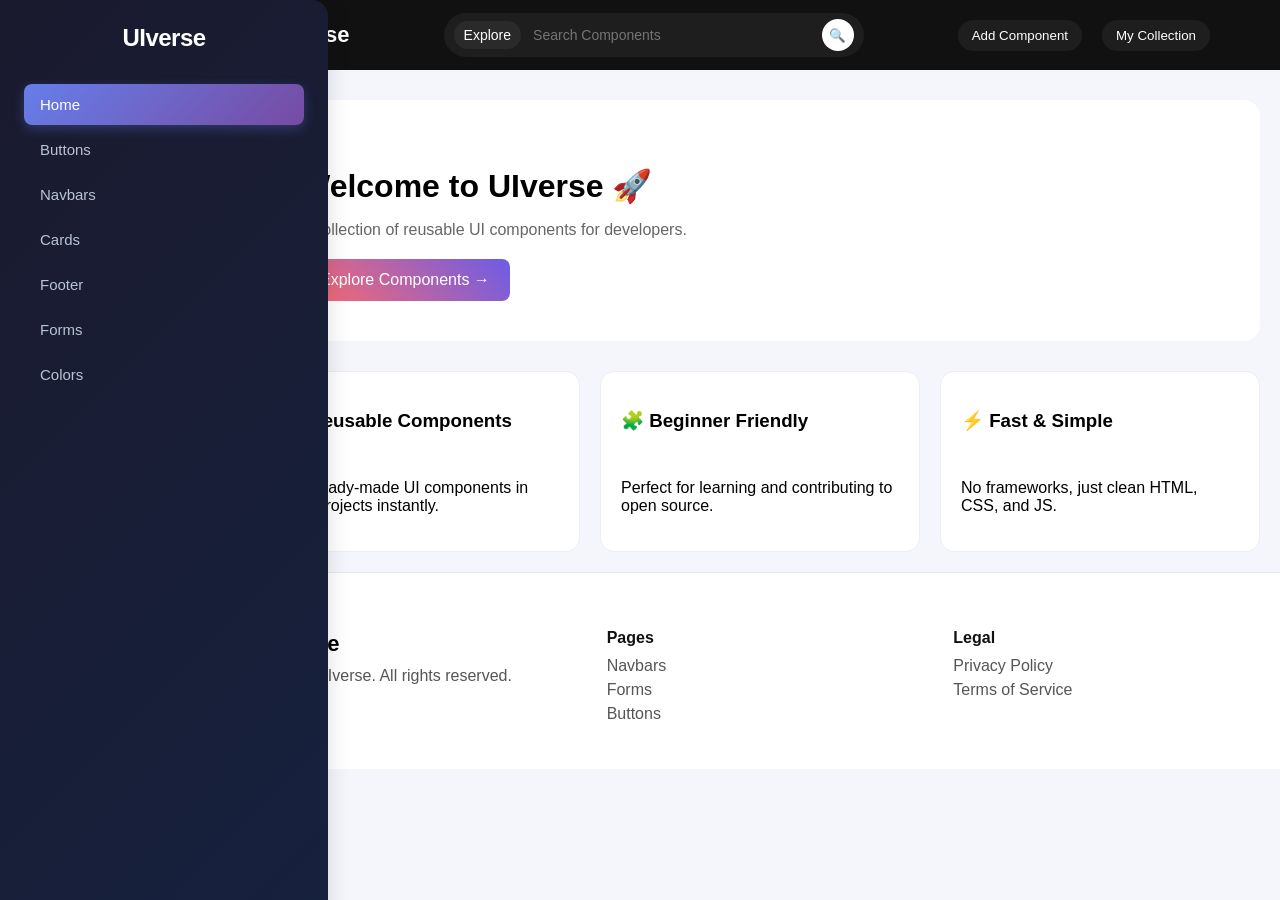
==== index.html @ c751b175 "Merge branch 'main' into main" ====
<!DOCTYPE html>
<html lang="en">
<head>
  <meta charset="UTF-8">
  <meta name="viewport" content="width=device-width, initial-scale=1.0">
  <link rel="icon" type="image/x-icon" href="/Public/favicon.ico" />
  <title>UIverse</title>
  <link rel="stylesheet" href="style.css">
</head>
<body>

  <nav class="navbar">
  <!-- Logo -->
  <div class="logo">Ulverse</div>

  <!-- Center Search Bar -->
  <div class="search-bar">
    <span class="nav-link active">Explore</span>
    <input type="text" id="searchInput" placeholder="Search Components" />
    <button class="search-btn">🔍</button>
  </div>

  <!-- Right Section -->
  <div class="nav-right">
    <button class="nav-btn">Add Component</button>
    <button class="nav-btn">My Collection</button>
    <a href="#"></a>
    <a href="#"></a>
  </div>
</nav>


 

  <!-- Sidebar -->
  <aside class="sidebar">
    <h2>UIverse</h2>
    <ul>
      <li class="active"><a href="index.html">Home</a></li>
      <li><a href="button.html">Buttons</a></li>
      <li><a href="navbar.html">Navbars</a></li>
      <li><a href="cards.html">Cards</a></li>
      <li><a href="footer.html">Footer</a></li>
      <li><a href="form.html">Forms</a></li>
      <li><a href="color.html">Colors</a></li>
    </ul>
  </aside>
  <div class="sidebar-backdrop" onclick="toggleSidebar()"></div>

  <!-- Main -->
   <div class="content">
  <main class="main home">

    <!-- Hero Section -->
    <section class="hero">
      <h1>Welcome to UIverse 🚀</h1>
      <p>A collection of reusable UI components for developers.</p>

      <a href="button.html" class="explore-btn">
        Explore Components →
      </a>
    </section>

    <!-- Features -->
    <section class="features">

  <div class="feature-card component-card">
    <h3>🎨 Reusable Components</h3>
    <p>Use ready-made UI components in your projects instantly.</p>
  </div>

  <div class="feature-card component-card">
    <h3>🧩 Beginner Friendly</h3>
    <p>Perfect for learning and contributing to open source.</p>
  </div>

  <div class="feature-card component-card">
    <h3>⚡ Fast & Simple</h3>
    <p>No frameworks, just clean HTML, CSS, and JS.</p>
  </div>

</section>

</div>
<footer class="footer">
  <div class="footer-container">

    <!-- Brand -->
    <div class="footer-col">
      <h2>UIverse</h2>
      <p>© 2026 UIverse. All rights reserved.</p>
      <div class="socials">
        <span>🌐</span>
        <span>💼</span>
      </div>
    </div>

    <!-- Pages -->
    <div class="footer-col">
      <h3>Pages</h3>
      <p>Navbars</p>
      <p>Forms</p>
      <p>Buttons</p>
    </div>

    <!-- Legal -->
    <div class="footer-col">
      <h3>Legal</h3>
      <p>Privacy Policy</p>
      <p>Terms of Service</p>
    </div>

  </div>
</footer>
<script src="script.js"></script>
</body>
</html>
---- style.css ----
body {
  margin: 0;
  display: flex;
  font-family: Arial, sans-serif;
  background: #f4f6fb;
}

.container {
  display: flex;
}

/* Sidebar */
.sidebar {
  width: 280px;
  height: 100vh;
  background: linear-gradient(135deg, #1a1a2e 0%, #16213e 100%);
  color: white;
  padding: 24px;
  position: fixed;
  top: 0;
  left: 0;
  z-index: 1050;
  box-shadow: 4px 0 20px rgba(0, 0, 0, 0.1);
  transition: transform 0.3s cubic-bezier(0.4, 0, 0.2, 1);
  border-radius: 0 16px 16px 0;
  transform: translateX(0);
}

.sidebar-hidden .sidebar {
  transform: translateX(-100%);
}

.sidebar-hidden .main {
  margin-left: 0;
  padding-top: 80px;
}

.sidebar-hidden .footer {
  margin-left: 0;
}


.sidebar h2 {
  font-size: 24px;
  font-weight: 700;
  margin: 0 0 32px 0;
  color: #ffffff;
  text-align: center;
  letter-spacing: -0.5px;
}

.sidebar ul {
  list-style: none;
  padding: 0;
  margin: 0;
}

.sidebar a {
  display: block;
  padding: 12px 16px;
  color: #b8c5d6;
  text-decoration: none;
  border-radius: 8px;
  margin-bottom: 4px;
  font-size: 15px;
  font-weight: 500;
  transition: all 0.2s ease;
  position: relative;
}

.sidebar a:hover {
  color: #ffffff;
  background: rgba(255, 255, 255, 0.1);
  transform: translateX(4px);
}

.sidebar .active a {
  color: #ffffff;
  background: linear-gradient(135deg, #667eea 0%, #764ba2 100%);
  box-shadow: 0 4px 12px rgba(102, 126, 234, 0.3);
}

.hamburger {
  display: inline-flex;
  position: fixed;
  top: 18px;
  /* Sits inside the sidebar near its top-right — within the 280px content area */
  left: 244px;
  z-index: 1100;
  width: 36px;
  height: 36px;
  border: none;
  border-radius: 8px;
  background: rgba(255, 255, 255, 0.08);
  color: #ffffff;
  font-size: 16px;
  align-items: center;
  justify-content: center;
  cursor: pointer;
  transition: left 0.3s cubic-bezier(0.4, 0, 0.2, 1), background 0.2s ease;
}

.hamburger:hover {
  background: rgba(255, 255, 255, 0.18);
}

/* When sidebar is hidden, slide hamburger to the far-left so user can reopen */
.sidebar-hidden .hamburger {
  left: 16px;
  background: rgba(26, 26, 46, 0.95);
  border: 1px solid rgba(255, 255, 255, 0.2);
  box-shadow: 0 4px 12px rgba(0, 0, 0, 0.15);
  width: 40px;
  height: 40px;
  border-radius: 10px;
}

.sidebar-backdrop {
  display: none;
}

/* Main */
.main {
  flex: 1;
  margin-left: 240px;
  margin-top: 80px;  
  margin-left: 240px; 
  padding: 20px;
  display: grid;
  grid-template-columns: repeat(auto-fit, minmax(280px, 1fr));
  gap: 20px;
}

/* Header */
.page-header {
  grid-column: 1 / -1;
}

.page-header p {
  color: #666;
}

/* Card */
.component-card {
  background: white;
  padding: 20px;
  border-radius: 14px;
  border: 1px solid #eee;
  display: flex;
  flex-direction: column;
  gap: 12px;
  transition: 0.3s;
}

.component-card:hover {
  transform: translateY(-6px);
  box-shadow: 0 15px 35px rgba(0,0,0,0.08);
}

/* Center Button */
.component-card button:first-of-type {
  align-self: center;
}

/* Actions */
.actions {
  display: flex;
  gap: 10px;
}

.actions button {
  flex: 1;
  padding: 8px;
  border: none;
  background: #111;
  color: white;
  border-radius: 6px;
  cursor: pointer;
}

.actions button:hover {
  background: #333;
}

/* Code */
.code-block {
  display: none;
  background: #0d1117;
  color: #c9d1d9;
  padding: 12px;
  border-radius: 10px;
  font-size: 12px;
}

/* Buttons */

/* Gradient */
.gradient-btn {
  padding: 10px 20px;
  border: none;
  color: white;
  background: linear-gradient(45deg, #ff6b6b, #6c5ce7);
  border-radius: 6px;
}

/* Outline */
.outline-btn {
  padding: 10px 20px;
  border: 2px solid #6c5ce7;
  background: transparent;
  color: #6c5ce7;
  border-radius: 6px;
}

/* Neon */
.neon-btn {
  padding: 10px 20px;
  background: #111;
  color: #00f7ff;
  border: 2px solid #00f7ff;
}

/* Glass */
.glass-btn {
  padding: 10px 20px;
  background: rgba(255,255,255,0.2);
  backdrop-filter: blur(10px);
  border-radius: 8px;
}

/* Shadow */
.shadow-btn {
  padding: 10px 20px;
  background: #00b894;
  color: white;
  border: none;
  border-radius: 6px;
  box-shadow: 0 5px 0 #019875;
}

/* Home Layout */
.home {
  display: block;
}

/* Hero Section */
.hero {
  background: white;
  padding: 40px;
  border-radius: 16px;
  margin-bottom: 30px;
}

.hero h1 {
  font-size: 32px;
  margin-bottom: 10px;
}

.hero p {
  color: #666;
  margin-bottom: 20px;
}

/* Explore Button */
.explore-btn {
  display: inline-block;
  padding: 12px 20px;
  background: linear-gradient(45deg, #ff6b6b, #6c5ce7);
  color: white;
  text-decoration: none;
  border-radius: 8px;
  transition: 0.3s;
}

.explore-btn:hover {
  transform: scale(1.05);
}

/* Features Grid */
.features {
  display: grid;
  grid-template-columns: repeat(auto-fit, minmax(220px, 1fr));
  gap: 20px;
}

/* Feature Card */
.feature-card {
  background: white;
  padding: 20px;
  border-radius: 14px;
  border: 1px solid #eee;
  transition: 0.3s;
}

.feature-card:hover {
  transform: translateY(-5px);
  box-shadow: 0 10px 25px rgba(0,0,0,0.08);
}

/* Make page full height */
body {
  display: flex;
  flex-direction: column;
  min-height: 100vh;
}

/* Push footer down */
.container {
  display: flex;
  width: 100%;
  flex: 1;
}

/* Footer */
.footer {
  margin-left: 240px;
  background: #ffffff;
  padding: 40px 20px;
  border-top: 1px solid #e5e7eb;
}

/* Grid layout */
.footer-container {
  display: grid;
  grid-template-columns: repeat(3, 1fr); /* fixed since 3 columns */
  gap: 40px;
}

@media (max-width: 900px) {
  .container {
    display: block;
  }

  .main {
    margin-left: 0;
    padding: 24px 18px 40px;
  }

  /* Reset hamburger to a proper standalone button on mobile */
  .hamburger {
    left: 16px;
    top: 16px;
    width: 42px;
    height: 42px;
    border-radius: 10px;
    background: rgba(26, 26, 46, 0.95);
    border: 1px solid rgba(255, 255, 255, 0.2);
    box-shadow: 0 4px 12px rgba(0, 0, 0, 0.15);
    font-size: 18px;
  }

  .sidebar {
    transform: translateX(-100%);
    width: 300px;
    position: fixed;
    top: 0;
    left: 0;
    height: 100vh;
    z-index: 1050;
    border-radius: 0 20px 20px 0;
    box-shadow: 8px 0 30px rgba(0, 0, 0, 0.15);
  }

  .sidebar-open .sidebar {
    transform: translateX(0);
  }
  .sidebar-open .main {
    margin-left: 0;
    padding-top: 80px;
  }

  .sidebar-backdrop {
    display: block;
    position: fixed;
    inset: 0;
    background: rgba(0, 0, 0, 0.5);
    opacity: 0;
    pointer-events: none;
    transition: opacity 0.3s ease;
    z-index: 1040;
  }

  .sidebar-open .sidebar-backdrop {
    opacity: 1;
    pointer-events: auto;
  }

  .footer {
    margin-left: 0;
    padding: 30px 20px;
  }
}

/* Typography */
.footer-col h2 {
  font-size: 22px;
  margin-bottom: 10px;
}

.footer-col h3 {
  font-size: 16px;
  margin-bottom: 10px;
  color: #111;
}

.footer-col p {
  margin: 6px 0;
  color: #555;
  cursor: pointer;
  transition: 0.2s;
}

.footer-col p:hover {
  color: #000;
  transform: translateX(3px);
}

/* Social icons */
.socials span {
  margin-right: 10px;
  font-size: 18px;
  cursor: pointer;
  transition: 0.2s;
}

.socials span:hover {
  transform: scale(1.2);
}

.main-content {
  margin-top: 80px;
}

/* Navbar Container */
.navbar {
  position: fixed;
  top: 0;
  left: 240px; /* adjust based on sidebar */
  right: 0;
  height: 70px;
  background: #111;
  display: flex;
  align-items: center;
  justify-content: space-between;
  padding: 0 30px;
  z-index: 1000;
}

/* Logo */
.logo {
  color: white;
  font-size: 22px;
  font-weight: bold;
}

/* Search Bar */
.search-bar {
  display: flex;
  align-items: center;
  background: #1e1e1e;
  border-radius: 40px;
  padding: 6px 10px;
  gap: 10px;
  width: 400px;
}

/* Explore Text */
.nav-link {
  color: #bbb;
  font-size: 14px;
  padding: 6px 10px;
  border-radius: 20px;
  cursor: pointer;
}

.nav-link.active {
  background: #2a2a2a;
  color: white;
}

/* Input */
.search-bar input {
  border: none;
  outline: none;
  background: transparent;
  color: white;
  flex: 1;
  font-size: 14px;
}

/* Search Button */
.search-btn {
  background: white;
  border: none;
  border-radius: 50%;
  width: 32px;
  height: 32px;
  cursor: pointer;
}

/* Right Section */
.nav-right {
  display: flex;
  align-items: center;
  gap: 20px;
}

/* Buttons */
.nav-btn {
  background: #1e1e1e;
  color: white;
  border: none;
  padding: 8px 14px;
  border-radius: 20px;
  cursor: pointer;
  transition: 0.3s;
}

.nav-btn:hover {
  background: #2a2a2a;
}

/* Links */
.nav-right a {
  color: #ccc;
  text-decoration: none;
  font-size: 14px;
}

.nav-right a:hover {
  color: white;
}
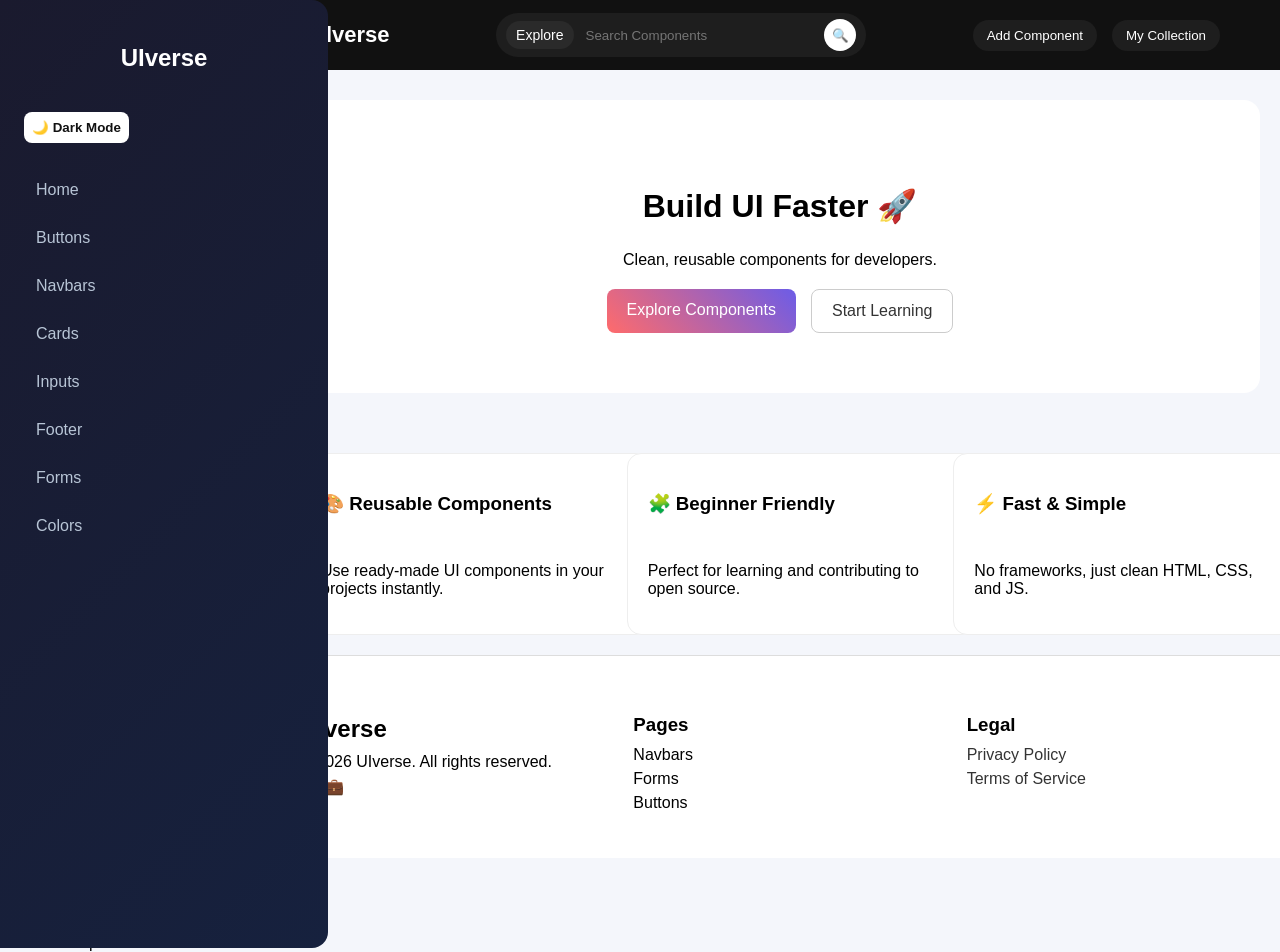
==== commit a4786dae: "home page UIX better and made the dark mode and light mode btn working" ====
--- a/index.html
+++ b/index.html
@@ -16,7 +16,7 @@
   <!-- Center Search Bar -->
   <div class="search-bar">
     <span class="nav-link active">Explore</span>
-    <input type="text" id="searchInput" placeholder="Search Components" />
+    <input type="text" id="searchInput" placeholder="Search Components" onkeydown="handleSearch(event)" />
     <button class="search-btn">🔍</button>
   </div>
 
@@ -35,11 +35,18 @@
   <!-- Sidebar -->
   <aside class="sidebar">
     <h2>UIverse</h2>
+
+    <!-- 🌙 DARK MODE TOGGLE (ADDED) -->
+    <button id="theme-toggle" style="margin:10px 0; padding:8px; cursor:pointer;">
+      🌙 Dark Mode
+    </button>
+
     <ul>
       <li class="active"><a href="index.html">Home</a></li>
       <li><a href="button.html">Buttons</a></li>
       <li><a href="navbar.html">Navbars</a></li>
       <li><a href="cards.html">Cards</a></li>
+      <li><a href="inputs.html">Inputs</a></li>
       <li><a href="footer.html">Footer</a></li>
       <li><a href="form.html">Forms</a></li>
       <li><a href="color.html">Colors</a></li>
@@ -53,28 +60,30 @@
 
     <!-- Hero Section -->
     <section class="hero">
-      <h1>Welcome to UIverse 🚀</h1>
-      <p>A collection of reusable UI components for developers.</p>
+  <h1>Build UI Faster 🚀</h1>
+  <p>Clean, reusable components for developers.</p>
 
-      <a href="button.html" class="explore-btn">
-        Explore Components →
-      </a>
-    </section>
+  <div class="hero-actions">
+    <a href="button.html" class="explore-btn">Explore Components</a>
+    <a href="form.html" class="secondary-btn">Start Learning</a>
+  </div>
+</section>
 
+ 
     <!-- Features -->
     <section class="features">
 
-  <div class="feature-card component-card">
+  <div class="feature-card component-card" data-name="components reusable ui">
     <h3>🎨 Reusable Components</h3>
     <p>Use ready-made UI components in your projects instantly.</p>
   </div>
 
-  <div class="feature-card component-card">
+  <div class="feature-card component-card" data-name="beginner learning">
     <h3>🧩 Beginner Friendly</h3>
     <p>Perfect for learning and contributing to open source.</p>
   </div>
 
-  <div class="feature-card component-card">
+  <div class="feature-card component-card" data-name="fast simple html css js">
     <h3>⚡ Fast & Simple</h3>
     <p>No frameworks, just clean HTML, CSS, and JS.</p>
   </div>
@@ -82,10 +91,11 @@
 </section>
 
 </div>
+
+<!-- Footer -->
 <footer class="footer">
   <div class="footer-container">
 
-    <!-- Brand -->
     <div class="footer-col">
       <h2>UIverse</h2>
       <p>© 2026 UIverse. All rights reserved.</p>
@@ -95,7 +105,6 @@
       </div>
     </div>
 
-    <!-- Pages -->
     <div class="footer-col">
       <h3>Pages</h3>
       <p>Navbars</p>
@@ -103,11 +112,10 @@
       <p>Buttons</p>
     </div>
 
-    <!-- Legal -->
     <div class="footer-col">
       <h3>Legal</h3>
-      <p>Privacy Policy</p>
-      <p>Terms of Service</p>
+      <p id="privacy-policy"><a href="privacypolicy.html">Privacy Policy</a></p>
+      <p id="Terms of Service"><a href="terms.html">Terms of Service</a></p>
     </div>
 
   </div>
@@ -115,3 +123,6 @@
 <script src="script.js"></script>
 </body>
 </html>
+  <h3>Card Title</h3>
+  <p>This is a simple card with hover animation.</p>
+</div>
--- a/style.css
+++ b/style.css
@@ -1,15 +1,24 @@
-body {
+/* RESET */
+html, body {
+  height: 100%;
   margin: 0;
-  display: flex;
   font-family: Arial, sans-serif;
   background: #f4f6fb;
 }
 
+/* LAYOUT */
+body {
+  display: flex;
+  flex-direction: column;
+  min-height: 100vh;
+}
+
 .container {
-  display: flex;
-}
-
-/* Sidebar */
+  display: flex; 
+  flex: 1;
+}
+
+/* ================= SIDEBAR ================= */
 .sidebar {
   width: 280px;
   height: 100vh;
@@ -20,422 +29,39 @@
   top: 0;
   left: 0;
   z-index: 1050;
-  box-shadow: 4px 0 20px rgba(0, 0, 0, 0.1);
-  transition: transform 0.3s cubic-bezier(0.4, 0, 0.2, 1);
   border-radius: 0 16px 16px 0;
-  transform: translateX(0);
-}
-
-.sidebar-hidden .sidebar {
-  transform: translateX(-100%);
-}
-
-.sidebar-hidden .main {
-  margin-left: 0;
-  padding-top: 80px;
-}
-
-.sidebar-hidden .footer {
-  margin-left: 0;
-}
-
+}
 
 .sidebar h2 {
-  font-size: 24px;
-  font-weight: 700;
-  margin: 0 0 32px 0;
-  color: #ffffff;
   text-align: center;
-  letter-spacing: -0.5px;
+  margin-bottom: 30px;
 }
 
 .sidebar ul {
   list-style: none;
   padding: 0;
-  margin: 0;
 }
 
 .sidebar a {
   display: block;
-  padding: 12px 16px;
+  padding: 12px;
   color: #b8c5d6;
   text-decoration: none;
   border-radius: 8px;
-  margin-bottom: 4px;
-  font-size: 15px;
-  font-weight: 500;
-  transition: all 0.2s ease;
-  position: relative;
+  margin-bottom: 6px;
+  transition: 0.3s;
 }
 
 .sidebar a:hover {
-  color: #ffffff;
-  background: rgba(255, 255, 255, 0.1);
-  transform: translateX(4px);
-}
-
-.sidebar .active a {
-  color: #ffffff;
-  background: linear-gradient(135deg, #667eea 0%, #764ba2 100%);
-  box-shadow: 0 4px 12px rgba(102, 126, 234, 0.3);
-}
-
-.hamburger {
-  display: inline-flex;
-  position: fixed;
-  top: 18px;
-  /* Sits inside the sidebar near its top-right — within the 280px content area */
-  left: 244px;
-  z-index: 1100;
-  width: 36px;
-  height: 36px;
-  border: none;
-  border-radius: 8px;
-  background: rgba(255, 255, 255, 0.08);
-  color: #ffffff;
-  font-size: 16px;
-  align-items: center;
-  justify-content: center;
-  cursor: pointer;
-  transition: left 0.3s cubic-bezier(0.4, 0, 0.2, 1), background 0.2s ease;
-}
-
-.hamburger:hover {
-  background: rgba(255, 255, 255, 0.18);
-}
-
-/* When sidebar is hidden, slide hamburger to the far-left so user can reopen */
-.sidebar-hidden .hamburger {
-  left: 16px;
-  background: rgba(26, 26, 46, 0.95);
-  border: 1px solid rgba(255, 255, 255, 0.2);
-  box-shadow: 0 4px 12px rgba(0, 0, 0, 0.15);
-  width: 40px;
-  height: 40px;
-  border-radius: 10px;
-}
-
-.sidebar-backdrop {
-  display: none;
-}
-
-/* Main */
-.main {
-  flex: 1;
-  margin-left: 240px;
-  margin-top: 80px;  
-  margin-left: 240px; 
-  padding: 20px;
-  display: grid;
-  grid-template-columns: repeat(auto-fit, minmax(280px, 1fr));
-  gap: 20px;
-}
-
-/* Header */
-.page-header {
-  grid-column: 1 / -1;
-}
-
-.page-header p {
-  color: #666;
-}
-
-/* Card */
-.component-card {
-  background: white;
-  padding: 20px;
-  border-radius: 14px;
-  border: 1px solid #eee;
-  display: flex;
-  flex-direction: column;
-  gap: 12px;
-  transition: 0.3s;
-}
-
-.component-card:hover {
-  transform: translateY(-6px);
-  box-shadow: 0 15px 35px rgba(0,0,0,0.08);
-}
-
-/* Center Button */
-.component-card button:first-of-type {
-  align-self: center;
-}
-
-/* Actions */
-.actions {
-  display: flex;
-  gap: 10px;
-}
-
-.actions button {
-  flex: 1;
-  padding: 8px;
-  border: none;
-  background: #111;
-  color: white;
-  border-radius: 6px;
-  cursor: pointer;
-}
-
-.actions button:hover {
-  background: #333;
-}
-
-/* Code */
-.code-block {
-  display: none;
-  background: #0d1117;
-  color: #c9d1d9;
-  padding: 12px;
-  border-radius: 10px;
-  font-size: 12px;
-}
-
-/* Buttons */
-
-/* Gradient */
-.gradient-btn {
-  padding: 10px 20px;
-  border: none;
-  color: white;
-  background: linear-gradient(45deg, #ff6b6b, #6c5ce7);
-  border-radius: 6px;
-}
-
-/* Outline */
-.outline-btn {
-  padding: 10px 20px;
-  border: 2px solid #6c5ce7;
-  background: transparent;
-  color: #6c5ce7;
-  border-radius: 6px;
-}
-
-/* Neon */
-.neon-btn {
-  padding: 10px 20px;
-  background: #111;
-  color: #00f7ff;
-  border: 2px solid #00f7ff;
-}
-
-/* Glass */
-.glass-btn {
-  padding: 10px 20px;
-  background: rgba(255,255,255,0.2);
-  backdrop-filter: blur(10px);
-  border-radius: 8px;
-}
-
-/* Shadow */
-.shadow-btn {
-  padding: 10px 20px;
-  background: #00b894;
-  color: white;
-  border: none;
-  border-radius: 6px;
-  box-shadow: 0 5px 0 #019875;
-}
-
-/* Home Layout */
-.home {
-  display: block;
-}
-
-/* Hero Section */
-.hero {
-  background: white;
-  padding: 40px;
-  border-radius: 16px;
-  margin-bottom: 30px;
-}
-
-.hero h1 {
-  font-size: 32px;
-  margin-bottom: 10px;
-}
-
-.hero p {
-  color: #666;
-  margin-bottom: 20px;
-}
-
-/* Explore Button */
-.explore-btn {
-  display: inline-block;
-  padding: 12px 20px;
-  background: linear-gradient(45deg, #ff6b6b, #6c5ce7);
-  color: white;
-  text-decoration: none;
-  border-radius: 8px;
-  transition: 0.3s;
-}
-
-.explore-btn:hover {
-  transform: scale(1.05);
-}
-
-/* Features Grid */
-.features {
-  display: grid;
-  grid-template-columns: repeat(auto-fit, minmax(220px, 1fr));
-  gap: 20px;
-}
-
-/* Feature Card */
-.feature-card {
-  background: white;
-  padding: 20px;
-  border-radius: 14px;
-  border: 1px solid #eee;
-  transition: 0.3s;
-}
-
-.feature-card:hover {
-  transform: translateY(-5px);
-  box-shadow: 0 10px 25px rgba(0,0,0,0.08);
-}
-
-/* Make page full height */
-body {
-  display: flex;
-  flex-direction: column;
-  min-height: 100vh;
-}
-
-/* Push footer down */
-.container {
-  display: flex;
-  width: 100%;
-  flex: 1;
-}
-
-/* Footer */
-.footer {
-  margin-left: 240px;
-  background: #ffffff;
-  padding: 40px 20px;
-  border-top: 1px solid #e5e7eb;
-}
-
-/* Grid layout */
-.footer-container {
-  display: grid;
-  grid-template-columns: repeat(3, 1fr); /* fixed since 3 columns */
-  gap: 40px;
-}
-
-@media (max-width: 900px) {
-  .container {
-    display: block;
-  }
-
-  .main {
-    margin-left: 0;
-    padding: 24px 18px 40px;
-  }
-
-  /* Reset hamburger to a proper standalone button on mobile */
-  .hamburger {
-    left: 16px;
-    top: 16px;
-    width: 42px;
-    height: 42px;
-    border-radius: 10px;
-    background: rgba(26, 26, 46, 0.95);
-    border: 1px solid rgba(255, 255, 255, 0.2);
-    box-shadow: 0 4px 12px rgba(0, 0, 0, 0.15);
-    font-size: 18px;
-  }
-
-  .sidebar {
-    transform: translateX(-100%);
-    width: 300px;
-    position: fixed;
-    top: 0;
-    left: 0;
-    height: 100vh;
-    z-index: 1050;
-    border-radius: 0 20px 20px 0;
-    box-shadow: 8px 0 30px rgba(0, 0, 0, 0.15);
-  }
-
-  .sidebar-open .sidebar {
-    transform: translateX(0);
-  }
-  .sidebar-open .main {
-    margin-left: 0;
-    padding-top: 80px;
-  }
-
-  .sidebar-backdrop {
-    display: block;
-    position: fixed;
-    inset: 0;
-    background: rgba(0, 0, 0, 0.5);
-    opacity: 0;
-    pointer-events: none;
-    transition: opacity 0.3s ease;
-    z-index: 1040;
-  }
-
-  .sidebar-open .sidebar-backdrop {
-    opacity: 1;
-    pointer-events: auto;
-  }
-
-  .footer {
-    margin-left: 0;
-    padding: 30px 20px;
-  }
-}
-
-/* Typography */
-.footer-col h2 {
-  font-size: 22px;
-  margin-bottom: 10px;
-}
-
-.footer-col h3 {
-  font-size: 16px;
-  margin-bottom: 10px;
-  color: #111;
-}
-
-.footer-col p {
-  margin: 6px 0;
-  color: #555;
-  cursor: pointer;
-  transition: 0.2s;
-}
-
-.footer-col p:hover {
-  color: #000;
-  transform: translateX(3px);
-}
-
-/* Social icons */
-.socials span {
-  margin-right: 10px;
-  font-size: 18px;
-  cursor: pointer;
-  transition: 0.2s;
-}
-
-.socials span:hover {
-  transform: scale(1.2);
-}
-
-.main-content {
-  margin-top: 80px;
-}
-
-/* Navbar Container */
+  background: rgba(255,255,255,0.1);
+  color: white;
+}
+
+/* ================= NAVBAR ================= */
 .navbar {
   position: fixed;
   top: 0;
-  left: 240px; /* adjust based on sidebar */
+  left: 280px;
   right: 0;
   height: 70px;
   background: #111;
@@ -446,14 +72,12 @@
   z-index: 1000;
 }
 
-/* Logo */
 .logo {
   color: white;
   font-size: 22px;
   font-weight: bold;
 }
 
-/* Search Bar */
 .search-bar {
   display: flex;
   align-items: center;
@@ -461,16 +85,15 @@
   border-radius: 40px;
   padding: 6px 10px;
   gap: 10px;
-  width: 400px;
-}
-
-/* Explore Text */
+  width: 350px;
+  transition: 0.3s;
+}
+
 .nav-link {
   color: #bbb;
   font-size: 14px;
   padding: 6px 10px;
   border-radius: 20px;
-  cursor: pointer;
 }
 
 .nav-link.active {
@@ -478,17 +101,14 @@
   color: white;
 }
 
-/* Input */
 .search-bar input {
   border: none;
   outline: none;
   background: transparent;
   color: white;
   flex: 1;
-  font-size: 14px;
-}
-
-/* Search Button */
+}
+
 .search-btn {
   background: white;
   border: none;
@@ -498,14 +118,11 @@
   cursor: pointer;
 }
 
-/* Right Section */
 .nav-right {
   display: flex;
-  align-items: center;
-  gap: 20px;
-}
-
-/* Buttons */
+  gap: 15px;
+}
+
 .nav-btn {
   background: #1e1e1e;
   color: white;
@@ -513,20 +130,354 @@
   padding: 8px 14px;
   border-radius: 20px;
   cursor: pointer;
-  transition: 0.3s;
 }
 
 .nav-btn:hover {
   background: #2a2a2a;
 }
 
-/* Links */
-.nav-right a {
-  color: #ccc;
+/* ================= MAIN ================= */
+.main {
+  margin-left: 280px;
+  margin-top: 80px;
+  padding: 20px;
+  ;
+}
+
+/* ================= CARDS ================= */
+.component-card {
+  background: white;
+  padding: 20px;
+  border-radius: 14px;
+  border: 1px solid #eee;
+  display: flex;
+  flex-direction: column;
+  gap: 12px;
+  width: 100%;
+  transition: 0.3s;
+}
+
+.component-card:hover {
+  transform: translateY(-6px);
+  box-shadow: 0 15px 35px rgba(0,0,0,0.08);
+}
+
+/* ================= BUTTONS ================= */
+.actions {
+  display: flex;
+  gap: 10px;
+}
+
+.actions button {
+  flex: 1;
+  padding: 8px;
+  border: none;
+  background: #111;
+  color: white;
+  border-radius: 6px;
+  cursor: pointer;
+}
+
+.actions button:hover {
+  background: #333;
+}
+
+/* ================= HERO ================= */
+.hero {
+  background: white;
+  padding: 40px;
+  border-radius: 16px;
+  margin-bottom: 30px;
+}
+
+/* Buttons */
+ .button-group {
+  display: flex;
+ }
+.hero h1 {
+  font-size: 32px;
+}
+
+.explore-btn {
+  display: inline-block;
+  padding: 12px 20px;
+  background: linear-gradient(45deg, #ff6b6b, #6c5ce7);
+  color: white;
+  border-radius: 8px;
   text-decoration: none;
+}
+
+/* ================= POLICY PAGES ================= */
+.full-page {
+  margin-left: 280px;
+  margin-top: 80px;
+  padding: 20px;
+}
+
+.privacy-wrapper {
+  max-width: 900px;
+  margin: auto;
+  padding: 40px;
+  background: white;
+  border-radius: 12px;
+}
+
+.privacy-wrapper h1 {
+  text-align: center;
+  font-size: 36px;
+}
+
+.privacy-wrapper h2 {
+  text-align: center;
+  margin-top: 20px;
+}
+
+@media (max-width: 770px) {
+  .layout {
+    grid-template-columns: 1fr; 
+  }
+
+  .page-header {
+    justify-content: center;
+  }
+
+  .button-group {
+    flex-direction: column;
+    align-items: center;
+  }
+}
+
+
+/* Home Layout */
+.home {
+  display: flex;
+  flex-direction: column;
+  grid-template-columns: repeat(auto-fit, minmax(280px, 1fr));
+  gap: 30px;
+}
+
+.privacy-wrapper p {
+  text-align: center;
+  color: #444;
+}
+
+/* ================= FOOTER ================= */
+.footer {
+  margin-top: auto;
+  margin-left: 280px;
+  background: #fff;
+  padding: 40px 20px;
+  border-top: 1px solid #ddd;
+}
+
+.footer-container {
+  display: grid;
+  grid-template-columns: repeat(3, 1fr);
+  gap: 40px;
+}
+
+.footer-col h2,
+.footer-col h3 {
+  margin-bottom: 10px;
+}
+
+.footer-col p {
+  margin: 6px 0;
+}
+
+.footer-col a {
+  text-decoration: none;
+  color: #333;
+}
+
+.footer-col a:hover {
+  color: #007bff;
+}
+
+/* ================= MOBILE ================= */
+@media (max-width: 900px) {
+
+  .sidebar {
+    transform: translateX(-100%);
+  }
+
+  .navbar {
+    left: 0;
+  }
+
+  .main,
+  .footer,
+  .full-page {
+    margin-left: 0;
+  }
+
+  .search-bar {
+    width: 200px;
+  }
+
+  .footer-container {
+    grid-template-columns: 1fr;
+  }
+}
+.socials span:hover {
+  transform: scale(1.2);
+}
+.search-wrapper {
+  width: 100%;
+  margin: 20px 0;
+}
+
+.search-wrapper input {
+  width: 100%;
+  padding: 12px 16px;
+  border-radius: 10px;
+  border: 1px solid #ddd;
   font-size: 14px;
-}
-
-.nav-right a:hover {
-  color: white;
-}+  outline: none;
+}
+
+.search-wrapper input:focus {
+  border-color: #6c5ce7;
+  box-shadow: 0 0 0 3px rgba(108, 92, 231, 0.1);
+}
+/* 🌙 DARK MODE (ADDED) */
+
+.dark-mode {
+  background: #0f172a;
+  color: #e5e7eb;
+}
+
+/* Sidebar */
+.dark-mode .sidebar {
+  background: #020617;
+  color: #e5e7eb;
+}
+
+.dark-mode .sidebar a {
+  color: #94a3b8;
+}
+
+.dark-mode .sidebar a:hover,
+.dark-mode .sidebar .active a {
+  background: #1e293b;
+  color: #ffffff;
+}
+
+/* Main Cards */
+.dark-mode .component-card,
+.dark-mode .feature-card,
+.dark-mode .hero {
+  background: #1e293b;
+  border-color: #334155;
+  color: #e5e7eb;
+}
+
+/* Text */
+.dark-mode p {
+  color: #cbd5f5;
+}
+
+/* Buttons */
+.dark-mode .actions button {
+  background: #334155;
+}
+
+.dark-mode .actions button:hover {
+  background: #475569;
+}
+
+/* Code Block */
+.dark-mode .code-block {
+  background: #020617;
+  color: #38bdf8;
+}
+
+/* Footer */
+.dark-mode .footer {
+  background: #020617;
+  border-top: 1px solid #1e293b;
+}
+
+.dark-mode .footer-col p {
+  color: #94a3b8;
+}
+
+.dark-mode .footer-col p:hover {
+  color: #ffffff;
+}
+
+/* Search Bar */
+.dark-mode .search-wrapper input {
+  background: #1e293b;
+  color: #ffffff;
+  border: 1px solid #334155;
+}
+
+/* Toggle Button Styling */
+#theme-toggle {
+  border: none;
+  border-radius: 8px;
+  background: #ffffff;
+  color: #111;
+  font-weight: 600;
+  transition: 0.3s;
+}
+
+.dark-mode #theme-toggle {
+  background: #1e293b;
+  color: #ffffff;
+}
+/* Card Base Style */
+.card {
+  background: #ffffff;
+  border-radius: 12px;
+  padding: 20px;
+  transition: all 0.3s ease;
+  cursor: pointer;
+}
+
+/* Hover Effect */
+.card:hover {
+  transform: scale(1.05);
+  box-shadow: 0 10px 25px rgba(0, 0, 0, 0.15);
+}
+
+/* Optional: Smooth inner content animation */
+.card * {
+  transition: all 0.3s ease;
+}
+.hero {
+  text-align: center;
+  padding: 60px 20px;
+}
+
+.hero-actions {
+  margin-top: 20px;
+  display: flex;
+  gap: 15px;
+  justify-content: center;
+}
+
+.secondary-btn {
+  padding: 12px 20px;
+  border: 1px solid #ccc;
+  border-radius: 8px;
+  text-decoration: none;
+  color: #333;
+}
+.features {
+  display: grid;
+  grid-template-columns: repeat(auto-fit, minmax(250px, 1fr));
+  gap: 20px;
+  width: 100%;
+}
+.search-bar input:focus {
+  background: #2a2a2a;
+}
+.nav-btn:hover {
+  transform: translateY(-2px);
+}
+* {
+  transition: all 0.2s ease-in-out;
+}
+
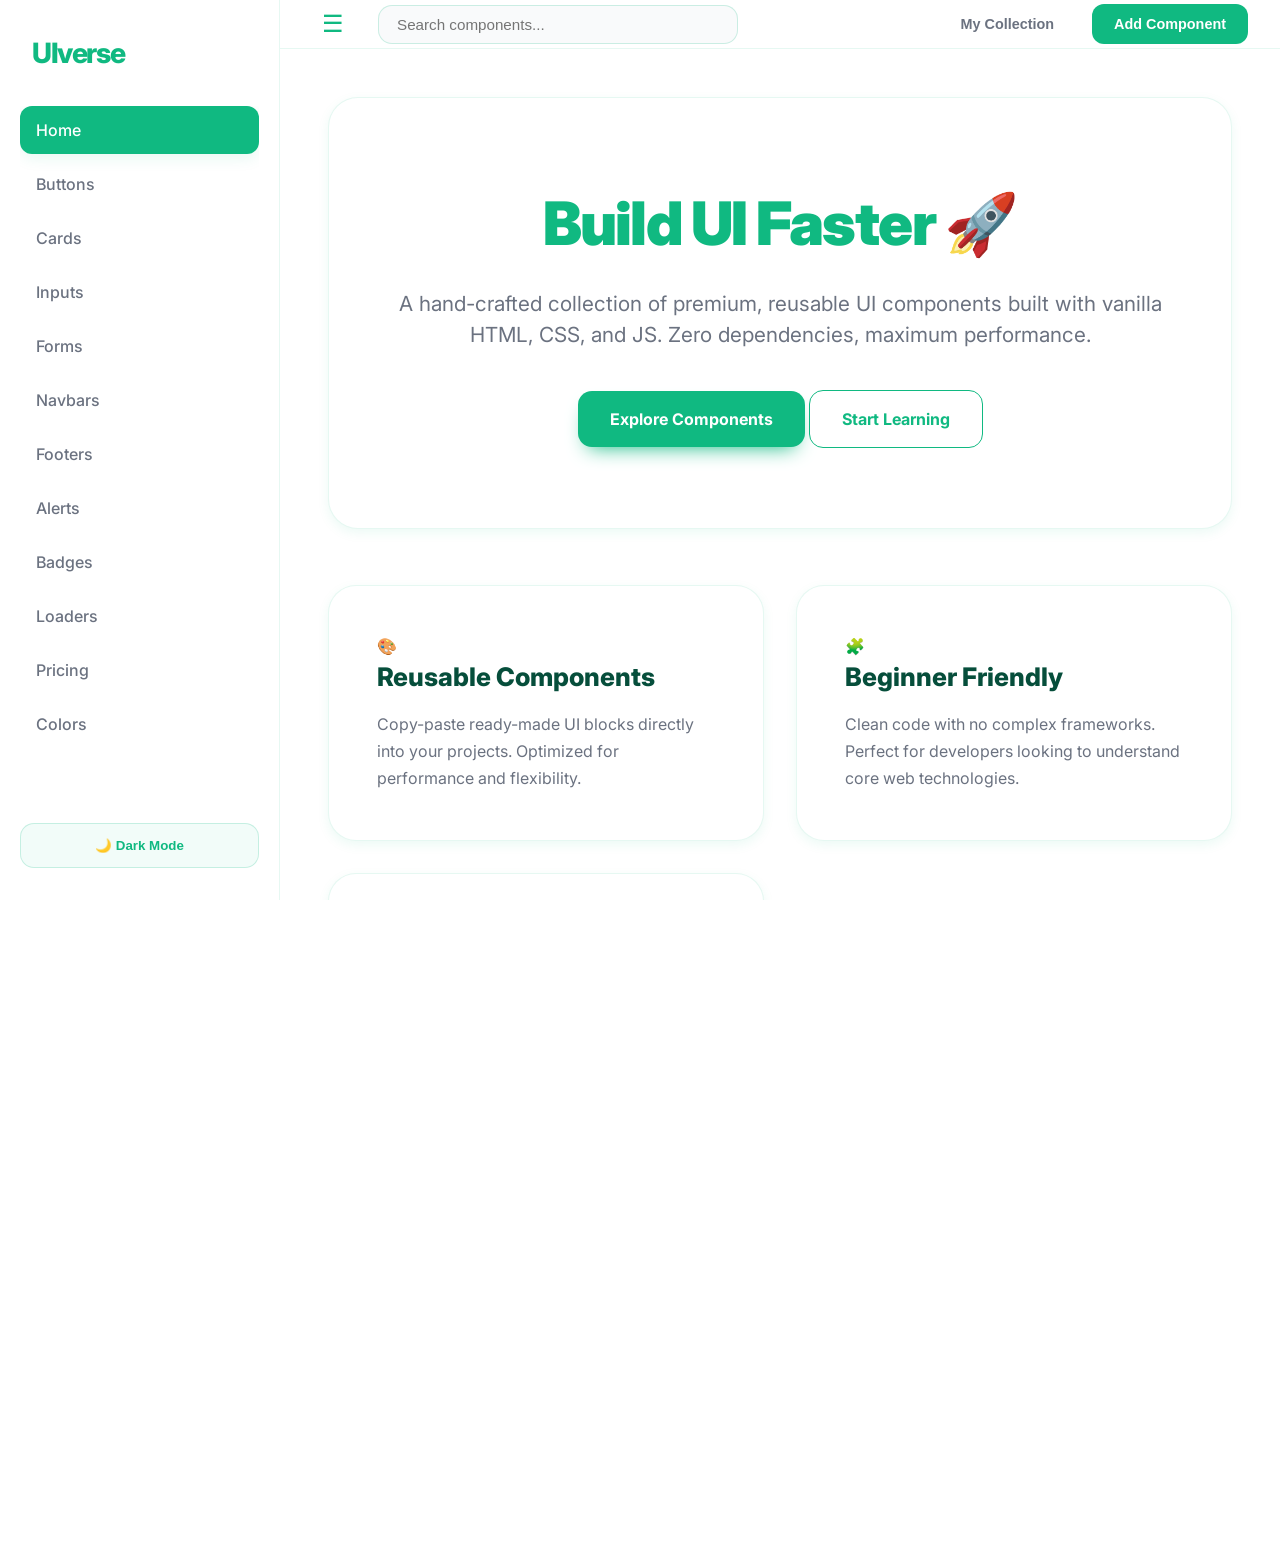
==== commit 072842f9: "Merge pull request #100 from DDurgeshmahajan/feature/ui-enhancement New UI enhancment" ====
--- a/index.html
+++ b/index.html
@@ -4,125 +4,135 @@
   <meta charset="UTF-8">
   <meta name="viewport" content="width=device-width, initial-scale=1.0">
   <link rel="icon" type="image/x-icon" href="/Public/favicon.ico" />
-  <title>UIverse</title>
+  <title>UIverse - Build UI Faster</title>
+  <link rel="preconnect" href="https://fonts.googleapis.com">
+  <link rel="preconnect" href="https://fonts.gstatic.com" crossorigin>
+  <link href="https://fonts.googleapis.com/css2?family=Inter:wght@400;500;600;700;800;900&display=swap" rel="stylesheet">
   <link rel="stylesheet" href="style.css">
 </head>
 <body>
 
-  <nav class="navbar">
-  <!-- Logo -->
-  <div class="logo">Ulverse</div>
+  
+  <aside class="sidebar">
+    <h2>UIverse</h2>
+    <ul>
+      <li><a href="index.html">Home</a></li>
+      <li><a href="button.html">Buttons</a></li>
+      <li><a href="cards.html">Cards</a></li>
+      <li><a href="inputs.html">Inputs</a></li>
+      <li><a href="form.html">Forms</a></li>
+      <li><a href="navbar.html">Navbars</a></li>
+      <li><a href="footer.html">Footers</a></li>
+      <li><a href="alerts.html">Alerts</a></li>
+      <li><a href="badges.html">Badges</a></li>
+      <li><a href="loaders.html">Loaders</a></li>
+      <li><a href="pricing.html">Pricing</a></li>
+      <li><a href="color.html">Colors</a></li>
+    </ul>
+    
+    <button id="theme-toggle">
+       Dark Mode
+    </button>
+  </aside>
 
-  <!-- Center Search Bar -->
-  <div class="search-bar">
-    <span class="nav-link active">Explore</span>
-    <input type="text" id="searchInput" placeholder="Search Components" onkeydown="handleSearch(event)" />
-    <button class="search-btn">🔍</button>
+  <div class="sidebar-backdrop"></div>
+
+  <div class="content-wrapper">
+    
+    <nav class="navbar">
+      <div class="nav-left">
+        <button class="menu-toggle">☰</button>
+        <div class="search-bar">
+          <input type="text" id="searchInput" placeholder="Search components..." />
+        </div>
+      </div>
+
+      <div class="nav-right">
+        <button class="nav-btn ghost">My Collection</button>
+        <button class="nav-btn primary">Add Component</button>
+      </div>
+    </nav>
+
+    
+    <main class="main">
+      
+      <section class="hero">
+        <h1>Build UI Faster 🚀</h1>
+        <p>A hand-crafted collection of premium, reusable UI components built with vanilla HTML, CSS, and JS. Zero dependencies, maximum performance.</p>
+        <div class="hero-actions">
+          <a href="button.html" class="btn btn-primary">Explore Components</a>
+          <a href="form.html" class="btn btn-secondary">Start Learning</a>
+        </div>
+      </section>
+
+      
+      <section class="features">
+        <div class="feature-card" data-name="components reusable ui">
+          <span class="icon">🎨</span>
+          <h3>Reusable Components</h3>
+          <p>Copy-paste ready-made UI blocks directly into your projects. Optimized for performance and flexibility.</p>
+        </div>
+
+        <div class="feature-card" data-name="beginner learning">
+          <span class="icon">🧩</span>
+          <h3>Beginner Friendly</h3>
+          <p>Clean code with no complex frameworks. Perfect for developers looking to understand core web technologies.</p>
+        </div>
+
+        <div class="feature-card" data-name="fast simple html css js">
+          <span class="icon">⚡</span>
+          <h3>Fast & Simple</h3>
+          <p>Zero dependencies. Light-weight components that load instantly and are easy to customize for any brand.</p>
+        </div>
+      </section>
+    </main>
+
+    
+    <footer class="footer">
+      <div class="footer-container">
+        <div class="footer-brand">
+          <h2>UIverse</h2>
+          <p>Making web development effortlessly beautiful with high-quality vanilla UI components.</p>
+        </div>
+        
+        <div class="footer-col">
+          <h4>Components</h4>
+          <ul>
+            <li><a href="button.html">Buttons</a></li>
+            <li><a href="navbar.html">Navbars</a></li>
+            <li><a href="cards.html">Cards</a></li>
+          </ul>
+        </div>
+
+        <div class="footer-col">
+          <h4>Discover</h4>
+          <ul>
+            <li><a href="form.html">Forms</a></li>
+            <li><a href="alerts.html">Alerts</a></li>
+            <li><a href="color.html">Colors</a></li>
+          </ul>
+        </div>
+
+        <div class="footer-col">
+          <h4>Legal</h4>
+          <ul>
+            <li><a href="privacypolicy.html">Privacy Policy</a></li>
+            <li><a href="terms.html">Terms of Service</a></li>
+          </ul>
+        </div>
+      </div>
+
+      <div class="footer-bottom">
+        <p>© 2026 UIverse. All rights reserved.</p>
+        <div class="social-links">
+          <span style="cursor:pointer; margin-left: 15px;">🌐</span>
+          <span style="cursor:pointer; margin-left: 15px;">💼</span>
+          <span style="cursor:pointer; margin-left: 15px;">🐙</span>
+        </div>
+      </div>
+    </footer>
   </div>
 
-  <!-- Right Section -->
-  <div class="nav-right">
-    <button class="nav-btn">Add Component</button>
-    <button class="nav-btn">My Collection</button>
-    <a href="#"></a>
-    <a href="#"></a>
-  </div>
-</nav>
-
-
- 
-
-  <!-- Sidebar -->
-  <aside class="sidebar">
-    <h2>UIverse</h2>
-
-    <!-- 🌙 DARK MODE TOGGLE (ADDED) -->
-    <button id="theme-toggle" style="margin:10px 0; padding:8px; cursor:pointer;">
-      🌙 Dark Mode
-    </button>
-
-    <ul>
-      <li class="active"><a href="index.html">Home</a></li>
-      <li><a href="button.html">Buttons</a></li>
-      <li><a href="navbar.html">Navbars</a></li>
-      <li><a href="cards.html">Cards</a></li>
-      <li><a href="inputs.html">Inputs</a></li>
-      <li><a href="footer.html">Footer</a></li>
-      <li><a href="form.html">Forms</a></li>
-      <li><a href="color.html">Colors</a></li>
-    </ul>
-  </aside>
-  <div class="sidebar-backdrop" onclick="toggleSidebar()"></div>
-
-  <!-- Main -->
-   <div class="content">
-  <main class="main home">
-
-    <!-- Hero Section -->
-    <section class="hero">
-  <h1>Build UI Faster 🚀</h1>
-  <p>Clean, reusable components for developers.</p>
-
-  <div class="hero-actions">
-    <a href="button.html" class="explore-btn">Explore Components</a>
-    <a href="form.html" class="secondary-btn">Start Learning</a>
-  </div>
-</section>
-
- 
-    <!-- Features -->
-    <section class="features">
-
-  <div class="feature-card component-card" data-name="components reusable ui">
-    <h3>🎨 Reusable Components</h3>
-    <p>Use ready-made UI components in your projects instantly.</p>
-  </div>
-
-  <div class="feature-card component-card" data-name="beginner learning">
-    <h3>🧩 Beginner Friendly</h3>
-    <p>Perfect for learning and contributing to open source.</p>
-  </div>
-
-  <div class="feature-card component-card" data-name="fast simple html css js">
-    <h3>⚡ Fast & Simple</h3>
-    <p>No frameworks, just clean HTML, CSS, and JS.</p>
-  </div>
-
-</section>
-
-</div>
-
-<!-- Footer -->
-<footer class="footer">
-  <div class="footer-container">
-
-    <div class="footer-col">
-      <h2>UIverse</h2>
-      <p>© 2026 UIverse. All rights reserved.</p>
-      <div class="socials">
-        <span>🌐</span>
-        <span>💼</span>
-      </div>
-    </div>
-
-    <div class="footer-col">
-      <h3>Pages</h3>
-      <p>Navbars</p>
-      <p>Forms</p>
-      <p>Buttons</p>
-    </div>
-
-    <div class="footer-col">
-      <h3>Legal</h3>
-      <p id="privacy-policy"><a href="privacypolicy.html">Privacy Policy</a></p>
-      <p id="Terms of Service"><a href="terms.html">Terms of Service</a></p>
-    </div>
-
-  </div>
-</footer>
-<script src="script.js"></script>
+  <script src="script.js"></script>
 </body>
 </html>
-  <h3>Card Title</h3>
-  <p>This is a simple card with hover animation.</p>
-</div>
--- a/style.css
+++ b/style.css
@@ -1,483 +1,421 @@
-/* RESET */
+:root {
+  --primary: #10b981; 
+  --primary-glow: rgba(16, 185, 129, 0.1);
+  --secondary: #059669;
+  --bg: #ffffff;
+  --surface: #ffffff;
+  --text: #064e3b;
+  --text-muted: #6b7280;
+  --sidebar-bg: #ffffff;
+  --sidebar-width: 280px;
+  --navbar-height: 72px;
+  --radius: 16px;
+  --transition: all 0.3s cubic-bezier(0.4, 0, 0.2, 1);
+  --shadow-sm: 0 4px 12px rgba(16, 185, 129, 0.08);
+  --shadow-md: 0 12px 24px rgba(16, 185, 129, 0.12);
+}
+
+.dark-mode {
+  --primary: #10b981; 
+  --primary-glow: rgba(16, 185, 129, 0.3);
+  --bg: #000000;      
+  --surface: #0a0a0a;  
+  --text: #ffffff;    
+  --text-muted: #10b981; 
+  --sidebar-bg: #000000;
+  --shadow-sm: 0 0 10px rgba(16, 185, 129, 0.05);
+  --shadow-md: 0 0 20px rgba(16, 185, 129, 0.1);
+}
+
+* {
+  margin: 0;
+  padding: 0;
+  box-sizing: border-box;
+}
+
 html, body {
   height: 100%;
-  margin: 0;
-  font-family: Arial, sans-serif;
-  background: #f4f6fb;
-}
-
-/* LAYOUT */
+  font-family: 'Inter', system-ui, -apple-system, sans-serif;
+  background-color: var(--bg);
+  color: var(--text);
+  overflow-x: hidden;
+  line-height: 1.5;
+  transition: background-color 0.4s ease, color 0.4s ease;
+}
+
 body {
   display: flex;
+}
+
+.sidebar {
+  width: var(--sidebar-width);
+  background: var(--sidebar-bg);
+  color: var(--text);
+  height: 100vh;
+  position: fixed;
+  left: 0;
+  top: 0;
+  z-index: 1100;
+  display: flex;
   flex-direction: column;
-  min-height: 100vh;
-}
-
-.container {
-  display: flex; 
-  flex: 1;
-}
-
-/* ================= SIDEBAR ================= */
-.sidebar {
-  width: 280px;
-  height: 100vh;
-  background: linear-gradient(135deg, #1a1a2e 0%, #16213e 100%);
-  color: white;
-  padding: 24px;
-  position: fixed;
-  top: 0;
-  left: 0;
-  z-index: 1050;
-  border-radius: 0 16px 16px 0;
+  padding: 32px 20px;
+  transition: transform 0.4s ease, background-color 0.4s ease;
+  border-right: 1px solid rgba(16, 185, 129, 0.1);
+}
+
+.dark-mode .sidebar {
+  border-right: 1px solid rgba(16, 185, 129, 0.2);
+  color: #fff;
 }
 
 .sidebar h2 {
-  text-align: center;
-  margin-bottom: 30px;
+  font-size: 1.75rem;
+  font-weight: 800;
+  margin-bottom: 32px;
+  padding: 0 12px;
+  color: var(--primary);
+  letter-spacing: -0.05em;
 }
 
 .sidebar ul {
   list-style: none;
-  padding: 0;
-}
-
-.sidebar a {
-  display: block;
-  padding: 12px;
-  color: #b8c5d6;
+  flex: 1;
+  overflow-y: auto;
+}
+
+.sidebar ul::-webkit-scrollbar { width: 4px; }
+.sidebar ul::-webkit-scrollbar-thumb { background: rgba(16, 185, 129, 0.2); border-radius: 10px; }
+
+.sidebar li a {
+  display: flex;
+  align-items: center;
+  padding: 12px 16px;
+  color: var(--text-muted);
   text-decoration: none;
-  border-radius: 8px;
+  border-radius: 12px;
   margin-bottom: 6px;
-  transition: 0.3s;
-}
-
-.sidebar a:hover {
-  background: rgba(255,255,255,0.1);
-  color: white;
-}
-
-/* ================= NAVBAR ================= */
+  font-weight: 500;
+  transition: var(--transition);
+}
+
+.sidebar li a:hover,
+.sidebar li.active a {
+  background: rgba(16, 185, 129, 0.05);
+  color: var(--primary);
+}
+
+.sidebar li.active a {
+  background: var(--primary);
+  color: #fff;
+  box-shadow: 0 4px 15px var(--primary-glow);
+}
+
+.dark-mode .sidebar li.active a {
+  background: var(--primary);
+  color: #000;
+  font-weight: 700;
+}
+
+#theme-toggle {
+  background: rgba(16, 185, 129, 0.05);
+  border: 1px solid rgba(16, 185, 129, 0.2);
+  color: var(--primary);
+  padding: 14px;
+  border-radius: 14px;
+  cursor: pointer;
+  display: flex;
+  align-items: center;
+  justify-content: center;
+  gap: 12px;
+  font-weight: 600;
+  margin-top: 16px;
+  transition: var(--transition);
+}
+
+.dark-mode #theme-toggle {
+  background: #111;
+  border-color: var(--primary);
+  color: var(--primary);
+}
+
+#theme-toggle:hover {
+  background: rgba(16, 185, 129, 0.1);
+}
+
+.content-wrapper, .container {
+  flex: 1;
+  margin-left: var(--sidebar-width);
+  min-height: 100vh;
+  display: flex;
+  flex-direction: column;
+  transition: margin-left 0.4s ease;
+}
+
+body.sidebar-hidden .sidebar { transform: translateX(-100%); }
+body.sidebar-hidden .content-wrapper,
+body.sidebar-hidden .container { margin-left: 0; }
+
 .navbar {
-  position: fixed;
+  height: var(--navbar-height);
+  background: rgba(255, 255, 255, 0.8);
+  backdrop-filter: blur(12px);
+  -webkit-backdrop-filter: blur(12px);
+  display: flex;
+  align-items: center;
+  justify-content: space-between;
+  padding: 0 32px;
+  position: sticky;
   top: 0;
-  left: 280px;
-  right: 0;
-  height: 70px;
-  background: #111;
-  display: flex;
-  align-items: center;
-  justify-content: space-between;
-  padding: 0 30px;
   z-index: 1000;
-}
-
-.logo {
-  color: white;
-  font-size: 22px;
-  font-weight: bold;
+  border-bottom: 1px solid rgba(16, 185, 129, 0.1);
+}
+
+.dark-mode .navbar {
+  background: rgba(0, 0, 0, 0.8);
+  border-bottom: 1px solid rgba(16, 185, 129, 0.2);
+}
+
+.nav-left {
+  display: flex;
+  align-items: center;
+  gap: 24px;
+}
+
+.menu-toggle {
+  background: none;
+  border: none;
+  font-size: 1.5rem;
+  cursor: pointer;
+  color: var(--primary);
+  display: flex;
+  align-items: center;
+  padding: 10px;
+  border-radius: 10px;
+  transition: var(--transition);
 }
 
 .search-bar {
-  display: flex;
-  align-items: center;
-  background: #1e1e1e;
-  border-radius: 40px;
-  padding: 6px 10px;
-  gap: 10px;
-  width: 350px;
-  transition: 0.3s;
-}
-
-.nav-link {
-  color: #bbb;
-  font-size: 14px;
-  padding: 6px 10px;
-  border-radius: 20px;
-}
-
-.nav-link.active {
-  background: #2a2a2a;
-  color: white;
+  background: #f9fafb;
+  border: 1px solid rgba(16, 185, 129, 0.2);
+  border-radius: 14px;
+  padding: 10px 18px;
+  width: 360px;
+  display: flex;
+  align-items: center;
+  transition: var(--transition);
+}
+
+.dark-mode .search-bar {
+  border-color: rgba(16, 185, 129, 0.3);
+  background: #050505;
+}
+
+.search-bar:focus-within {
+  border-color: var(--primary);
+  box-shadow: 0 0 0 4px var(--primary-glow);
 }
 
 .search-bar input {
+  background: none;
   border: none;
   outline: none;
-  background: transparent;
-  color: white;
+  color: var(--text);
+  width: 100%;
+  font-size: 0.95rem;
+}
+
+.nav-right {
+  display: flex;
+  align-items: center;
+  gap: 16px;
+}
+
+.nav-btn {
+  padding: 12px 22px;
+  border-radius: 12px;
+  font-weight: 700;
+  font-size: 0.9rem;
+  border: none;
+  cursor: pointer;
+  transition: var(--transition);
+}
+
+.nav-btn.ghost {
+  background: none;
+  color: var(--text-muted);
+}
+
+.nav-btn.primary {
+  background: var(--primary);
+  color: #fff;
+}
+
+.dark-mode .nav-btn.primary {
+  background: var(--primary);
+  color: #000;
+}
+
+.main {
+  padding: 48px;
+  max-width: 1500px;
+  margin: 0 auto;
+  width: 100%;
   flex: 1;
 }
 
-.search-btn {
-  background: white;
-  border: none;
-  border-radius: 50%;
-  width: 32px;
-  height: 32px;
-  cursor: pointer;
-}
-
-.nav-right {
-  display: flex;
-  gap: 15px;
-}
-
-.nav-btn {
-  background: #1e1e1e;
-  color: white;
-  border: none;
-  padding: 8px 14px;
-  border-radius: 20px;
-  cursor: pointer;
-}
-
-.nav-btn:hover {
-  background: #2a2a2a;
-}
-
-/* ================= MAIN ================= */
-.main {
-  margin-left: 280px;
-  margin-top: 80px;
-  padding: 20px;
-  ;
-}
-
-/* ================= CARDS ================= */
-.component-card {
-  background: white;
-  padding: 20px;
+.hero {
+  background: var(--surface);
+  border-radius: 30px;
+  padding: 80px 60px;
+  text-align: center;
+  margin-bottom: 56px;
+  box-shadow: var(--shadow-sm);
+  border: 1px solid rgba(16, 185, 129, 0.1);
+  transition: var(--transition);
+}
+
+.hero h1 {
+  font-size: 3.75rem;
+  font-weight: 900;
+  margin-bottom: 20px;
+  letter-spacing: -0.03em;
+  color: var(--primary);
+}
+
+.hero p {
+  font-size: 1.3rem;
+  color: var(--text-muted);
+  max-width: 800px;
+  margin: 0 auto 40px;
+}
+
+.btn {
+  padding: 16px 32px;
   border-radius: 14px;
-  border: 1px solid #eee;
+  font-weight: 700;
+  text-decoration: none;
+  transition: var(--transition);
+  display: inline-block;
+}
+
+.btn-primary {
+  background: var(--primary);
+  color: #fff;
+  box-shadow: 0 10px 20px -10px var(--primary);
+}
+
+.btn-secondary {
+  background: #ffffff;
+  color: var(--primary);
+  border: 1px solid var(--primary);
+}
+
+.features, .feature-grid, .button-group {
+  display: grid;
+  grid-template-columns: repeat(auto-fit, minmax(340px, 1fr));
+  gap: 32px;
+}
+
+.feature-card, .component-card {
+  background: var(--surface);
+  padding: 48px;
+  border-radius: 28px;
+  border: 1px solid rgba(16, 185, 129, 0.1);
+  transition: var(--transition);
+  box-shadow: var(--shadow-sm);
   display: flex;
   flex-direction: column;
-  gap: 12px;
-  width: 100%;
-  transition: 0.3s;
-}
-
-.component-card:hover {
-  transform: translateY(-6px);
-  box-shadow: 0 15px 35px rgba(0,0,0,0.08);
-}
-
-/* ================= BUTTONS ================= */
-.actions {
-  display: flex;
-  gap: 10px;
-}
-
-.actions button {
-  flex: 1;
-  padding: 8px;
-  border: none;
-  background: #111;
-  color: white;
-  border-radius: 6px;
-  cursor: pointer;
-}
-
-.actions button:hover {
-  background: #333;
-}
-
-/* ================= HERO ================= */
-.hero {
-  background: white;
-  padding: 40px;
-  border-radius: 16px;
-  margin-bottom: 30px;
-}
-
-/* Buttons */
- .button-group {
-  display: flex;
- }
-.hero h1 {
-  font-size: 32px;
-}
-
-.explore-btn {
-  display: inline-block;
-  padding: 12px 20px;
-  background: linear-gradient(45deg, #ff6b6b, #6c5ce7);
-  color: white;
-  border-radius: 8px;
+}
+
+.feature-card:hover, .component-card:hover {
+  transform: translateY(-10px);
+  box-shadow: var(--shadow-md);
+  border-color: var(--primary);
+}
+
+.feature-card h3 {
+  font-size: 1.6rem;
+  font-weight: 800;
+  margin-bottom: 14px;
+}
+
+.feature-card p {
+  color: var(--text-muted);
+  line-height: 1.7;
+}
+
+.footer {
+  background: var(--bg);
+  padding: 80px 48px 48px;
+  border-top: 1px solid rgba(16, 185, 129, 0.1);
+  margin-top: auto;
+}
+
+.footer-container {
+  max-width: 1200px;
+  margin: 0 auto;
+  display: grid;
+  grid-template-columns: 2fr 1fr 1fr 1fr;
+  gap: 64px;
+}
+
+.footer-brand h2 {
+  font-size: 1.6rem;
+  font-weight: 900;
+  margin-bottom: 20px;
+  color: var(--primary);
+}
+
+.footer-brand p {
+  color: var(--text-muted);
+}
+
+.footer-col h4 {
+  font-size: 0.9rem;
+  font-weight: 800;
+  text-transform: uppercase;
+  letter-spacing: 0.1em;
+  margin-bottom: 24px;
+  color: var(--primary);
+}
+
+.footer-col ul li a {
+  color: var(--text-muted);
   text-decoration: none;
-}
-
-/* ================= POLICY PAGES ================= */
-.full-page {
-  margin-left: 280px;
-  margin-top: 80px;
-  padding: 20px;
-}
-
-.privacy-wrapper {
-  max-width: 900px;
-  margin: auto;
-  padding: 40px;
-  background: white;
-  border-radius: 12px;
-}
-
-.privacy-wrapper h1 {
-  text-align: center;
-  font-size: 36px;
-}
-
-.privacy-wrapper h2 {
-  text-align: center;
-  margin-top: 20px;
-}
-
-@media (max-width: 770px) {
-  .layout {
-    grid-template-columns: 1fr; 
+  transition: var(--transition);
+}
+
+.footer-col ul li a:hover {
+  color: var(--primary);
+  padding-left: 6px;
+}
+
+.footer-bottom {
+  max-width: 1200px;
+  margin: 64px auto 0;
+  padding-top: 32px;
+  border-top: 1px solid rgba(16, 185, 129, 0.1);
+  display: flex;
+  justify-content: space-between;
+  align-items: center;
+  color: var(--text-muted);
+}
+
+@media (max-width: 1024px) {
+  .sidebar { transform: translateX(-100%); }
+  body.sidebar-open .sidebar { transform: translateX(0); }
+  .content-wrapper, .container { margin-left: 0 !important; }
+  
+  .sidebar-backdrop {
+    display: none;
+    position: fixed;
+    inset: 0;
+    background: rgba(0,0,0,0.6);
+    z-index: 1050;
+    backdrop-filter: blur(8px);
   }
 
-  .page-header {
-    justify-content: center;
-  }
-
-  .button-group {
-    flex-direction: column;
-    align-items: center;
-  }
-}
-
-
-/* Home Layout */
-.home {
-  display: flex;
-  flex-direction: column;
-  grid-template-columns: repeat(auto-fit, minmax(280px, 1fr));
-  gap: 30px;
-}
-
-.privacy-wrapper p {
-  text-align: center;
-  color: #444;
-}
-
-/* ================= FOOTER ================= */
-.footer {
-  margin-top: auto;
-  margin-left: 280px;
-  background: #fff;
-  padding: 40px 20px;
-  border-top: 1px solid #ddd;
-}
-
-.footer-container {
-  display: grid;
-  grid-template-columns: repeat(3, 1fr);
-  gap: 40px;
-}
-
-.footer-col h2,
-.footer-col h3 {
-  margin-bottom: 10px;
-}
-
-.footer-col p {
-  margin: 6px 0;
-}
-
-.footer-col a {
-  text-decoration: none;
-  color: #333;
-}
-
-.footer-col a:hover {
-  color: #007bff;
-}
-
-/* ================= MOBILE ================= */
-@media (max-width: 900px) {
-
-  .sidebar {
-    transform: translateX(-100%);
-  }
-
-  .navbar {
-    left: 0;
-  }
-
-  .main,
-  .footer,
-  .full-page {
-    margin-left: 0;
-  }
-
-  .search-bar {
-    width: 200px;
-  }
-
-  .footer-container {
-    grid-template-columns: 1fr;
-  }
-}
-.socials span:hover {
-  transform: scale(1.2);
-}
-.search-wrapper {
-  width: 100%;
-  margin: 20px 0;
-}
-
-.search-wrapper input {
-  width: 100%;
-  padding: 12px 16px;
-  border-radius: 10px;
-  border: 1px solid #ddd;
-  font-size: 14px;
-  outline: none;
-}
-
-.search-wrapper input:focus {
-  border-color: #6c5ce7;
-  box-shadow: 0 0 0 3px rgba(108, 92, 231, 0.1);
-}
-/* 🌙 DARK MODE (ADDED) */
-
-.dark-mode {
-  background: #0f172a;
-  color: #e5e7eb;
-}
-
-/* Sidebar */
-.dark-mode .sidebar {
-  background: #020617;
-  color: #e5e7eb;
-}
-
-.dark-mode .sidebar a {
-  color: #94a3b8;
-}
-
-.dark-mode .sidebar a:hover,
-.dark-mode .sidebar .active a {
-  background: #1e293b;
-  color: #ffffff;
-}
-
-/* Main Cards */
-.dark-mode .component-card,
-.dark-mode .feature-card,
-.dark-mode .hero {
-  background: #1e293b;
-  border-color: #334155;
-  color: #e5e7eb;
-}
-
-/* Text */
-.dark-mode p {
-  color: #cbd5f5;
-}
-
-/* Buttons */
-.dark-mode .actions button {
-  background: #334155;
-}
-
-.dark-mode .actions button:hover {
-  background: #475569;
-}
-
-/* Code Block */
-.dark-mode .code-block {
-  background: #020617;
-  color: #38bdf8;
-}
-
-/* Footer */
-.dark-mode .footer {
-  background: #020617;
-  border-top: 1px solid #1e293b;
-}
-
-.dark-mode .footer-col p {
-  color: #94a3b8;
-}
-
-.dark-mode .footer-col p:hover {
-  color: #ffffff;
-}
-
-/* Search Bar */
-.dark-mode .search-wrapper input {
-  background: #1e293b;
-  color: #ffffff;
-  border: 1px solid #334155;
-}
-
-/* Toggle Button Styling */
-#theme-toggle {
-  border: none;
-  border-radius: 8px;
-  background: #ffffff;
-  color: #111;
-  font-weight: 600;
-  transition: 0.3s;
-}
-
-.dark-mode #theme-toggle {
-  background: #1e293b;
-  color: #ffffff;
-}
-/* Card Base Style */
-.card {
-  background: #ffffff;
-  border-radius: 12px;
-  padding: 20px;
-  transition: all 0.3s ease;
-  cursor: pointer;
-}
-
-/* Hover Effect */
-.card:hover {
-  transform: scale(1.05);
-  box-shadow: 0 10px 25px rgba(0, 0, 0, 0.15);
-}
-
-/* Optional: Smooth inner content animation */
-.card * {
-  transition: all 0.3s ease;
-}
-.hero {
-  text-align: center;
-  padding: 60px 20px;
-}
-
-.hero-actions {
-  margin-top: 20px;
-  display: flex;
-  gap: 15px;
-  justify-content: center;
-}
-
-.secondary-btn {
-  padding: 12px 20px;
-  border: 1px solid #ccc;
-  border-radius: 8px;
-  text-decoration: none;
-  color: #333;
-}
-.features {
-  display: grid;
-  grid-template-columns: repeat(auto-fit, minmax(250px, 1fr));
-  gap: 20px;
-  width: 100%;
-}
-.search-bar input:focus {
-  background: #2a2a2a;
-}
-.nav-btn:hover {
-  transform: translateY(-2px);
-}
-* {
-  transition: all 0.2s ease-in-out;
-}
-
+  body.sidebar-open .sidebar-backdrop { display: block; }
+  .navbar { padding: 0 20px; }
+  .search-bar { width: 100%; }
+}
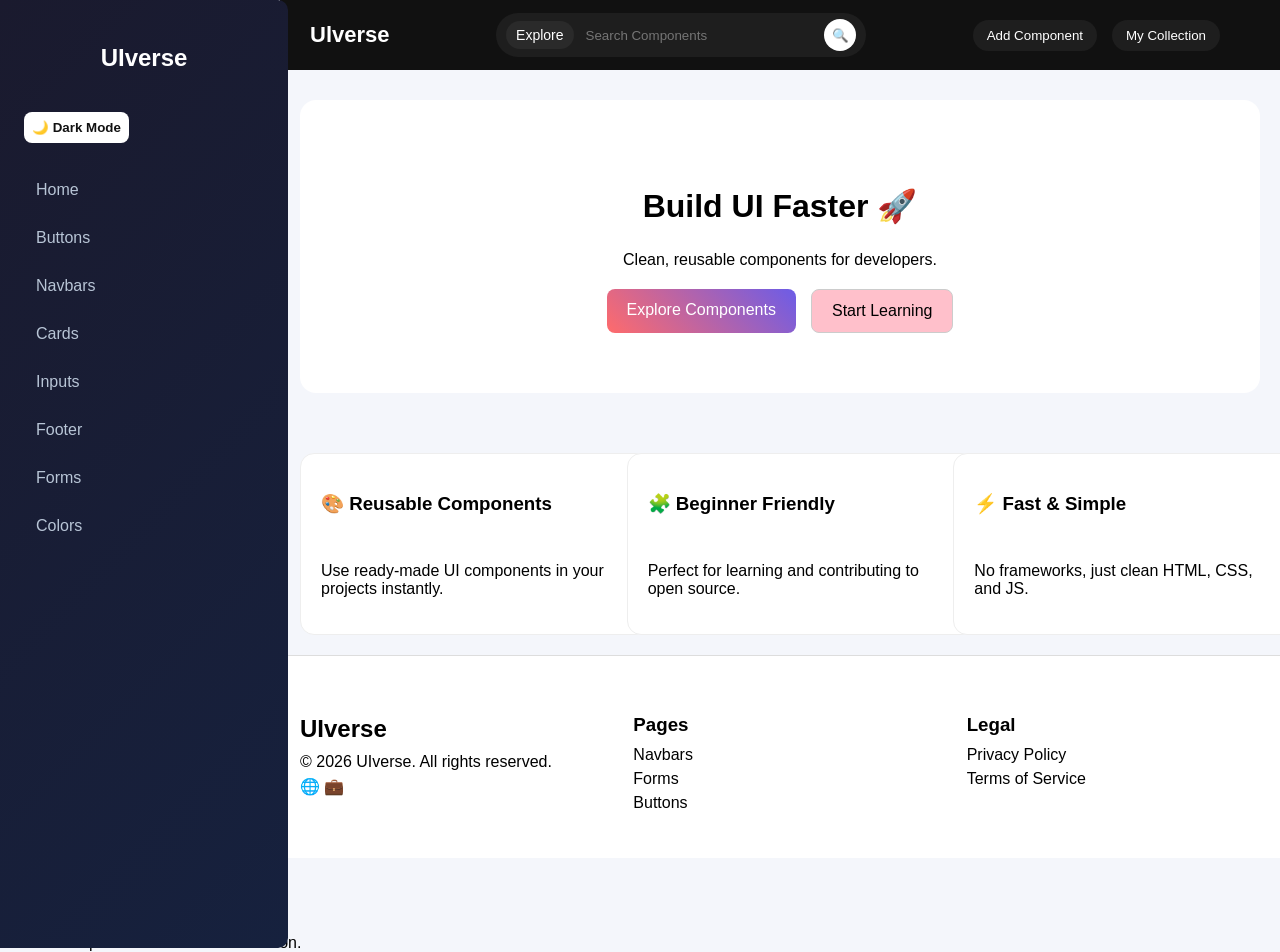
==== commit edf5ed17: "Merge pull request #102 from Tushar-sonawane06/revert-100-feature/ui-enhancement Revert "New UI enha" ====
--- a/index.html
+++ b/index.html
@@ -4,135 +4,125 @@
   <meta charset="UTF-8">
   <meta name="viewport" content="width=device-width, initial-scale=1.0">
   <link rel="icon" type="image/x-icon" href="/Public/favicon.ico" />
-  <title>UIverse - Build UI Faster</title>
-  <link rel="preconnect" href="https://fonts.googleapis.com">
-  <link rel="preconnect" href="https://fonts.gstatic.com" crossorigin>
-  <link href="https://fonts.googleapis.com/css2?family=Inter:wght@400;500;600;700;800;900&display=swap" rel="stylesheet">
+  <title>UIverse</title>
   <link rel="stylesheet" href="style.css">
 </head>
 <body>
 
-  
+  <nav class="navbar">
+  <!-- Logo -->
+  <div class="logo">Ulverse</div>
+
+  <!-- Center Search Bar -->
+  <div class="search-bar">
+    <span class="nav-link active">Explore</span>
+    <input type="text" id="searchInput" placeholder="Search Components" onkeydown="handleSearch(event)" />
+    <button class="search-btn">🔍</button>
+  </div>
+
+  <!-- Right Section -->
+  <div class="nav-right">
+    <button class="nav-btn">Add Component</button>
+    <button class="nav-btn">My Collection</button>
+    <a href="#"></a>
+    <a href="#"></a>
+  </div>
+</nav>
+
+
+ 
+
+  <!-- Sidebar -->
   <aside class="sidebar">
     <h2>UIverse</h2>
+
+    <!-- 🌙 DARK MODE TOGGLE (ADDED) -->
+    <button id="theme-toggle" style="margin:10px 0; padding:8px; cursor:pointer;">
+      🌙 Dark Mode
+    </button>
+
     <ul>
-      <li><a href="index.html">Home</a></li>
+      <li class="active"><a href="index.html">Home</a></li>
       <li><a href="button.html">Buttons</a></li>
+      <li><a href="navbar.html">Navbars</a></li>
       <li><a href="cards.html">Cards</a></li>
       <li><a href="inputs.html">Inputs</a></li>
+      <li><a href="footer.html">Footer</a></li>
       <li><a href="form.html">Forms</a></li>
-      <li><a href="navbar.html">Navbars</a></li>
-      <li><a href="footer.html">Footers</a></li>
-      <li><a href="alerts.html">Alerts</a></li>
-      <li><a href="badges.html">Badges</a></li>
-      <li><a href="loaders.html">Loaders</a></li>
-      <li><a href="pricing.html">Pricing</a></li>
       <li><a href="color.html">Colors</a></li>
     </ul>
-    
-    <button id="theme-toggle">
-       Dark Mode
-    </button>
   </aside>
+  <div class="sidebar-backdrop" onclick="toggleSidebar()"></div>
 
-  <div class="sidebar-backdrop"></div>
+  <!-- Main -->
+   <div class="content">
+  <main class="main home">
 
-  <div class="content-wrapper">
-    
-    <nav class="navbar">
-      <div class="nav-left">
-        <button class="menu-toggle">☰</button>
-        <div class="search-bar">
-          <input type="text" id="searchInput" placeholder="Search components..." />
-        </div>
-      </div>
+    <!-- Hero Section -->
+    <section class="hero">
+  <h1>Build UI Faster 🚀</h1>
+  <p>Clean, reusable components for developers.</p>
 
-      <div class="nav-right">
-        <button class="nav-btn ghost">My Collection</button>
-        <button class="nav-btn primary">Add Component</button>
-      </div>
-    </nav>
+  <div class="hero-actions">
+    <a href="button.html" class="explore-btn">Explore Components</a>
+    <a href="form.html" class="secondary-btn">Start Learning</a>
+  </div>
+</section>
 
-    
-    <main class="main">
-      
-      <section class="hero">
-        <h1>Build UI Faster 🚀</h1>
-        <p>A hand-crafted collection of premium, reusable UI components built with vanilla HTML, CSS, and JS. Zero dependencies, maximum performance.</p>
-        <div class="hero-actions">
-          <a href="button.html" class="btn btn-primary">Explore Components</a>
-          <a href="form.html" class="btn btn-secondary">Start Learning</a>
-        </div>
-      </section>
+ 
+    <!-- Features -->
+    <section class="features">
 
-      
-      <section class="features">
-        <div class="feature-card" data-name="components reusable ui">
-          <span class="icon">🎨</span>
-          <h3>Reusable Components</h3>
-          <p>Copy-paste ready-made UI blocks directly into your projects. Optimized for performance and flexibility.</p>
-        </div>
-
-        <div class="feature-card" data-name="beginner learning">
-          <span class="icon">🧩</span>
-          <h3>Beginner Friendly</h3>
-          <p>Clean code with no complex frameworks. Perfect for developers looking to understand core web technologies.</p>
-        </div>
-
-        <div class="feature-card" data-name="fast simple html css js">
-          <span class="icon">⚡</span>
-          <h3>Fast & Simple</h3>
-          <p>Zero dependencies. Light-weight components that load instantly and are easy to customize for any brand.</p>
-        </div>
-      </section>
-    </main>
-
-    
-    <footer class="footer">
-      <div class="footer-container">
-        <div class="footer-brand">
-          <h2>UIverse</h2>
-          <p>Making web development effortlessly beautiful with high-quality vanilla UI components.</p>
-        </div>
-        
-        <div class="footer-col">
-          <h4>Components</h4>
-          <ul>
-            <li><a href="button.html">Buttons</a></li>
-            <li><a href="navbar.html">Navbars</a></li>
-            <li><a href="cards.html">Cards</a></li>
-          </ul>
-        </div>
-
-        <div class="footer-col">
-          <h4>Discover</h4>
-          <ul>
-            <li><a href="form.html">Forms</a></li>
-            <li><a href="alerts.html">Alerts</a></li>
-            <li><a href="color.html">Colors</a></li>
-          </ul>
-        </div>
-
-        <div class="footer-col">
-          <h4>Legal</h4>
-          <ul>
-            <li><a href="privacypolicy.html">Privacy Policy</a></li>
-            <li><a href="terms.html">Terms of Service</a></li>
-          </ul>
-        </div>
-      </div>
-
-      <div class="footer-bottom">
-        <p>© 2026 UIverse. All rights reserved.</p>
-        <div class="social-links">
-          <span style="cursor:pointer; margin-left: 15px;">🌐</span>
-          <span style="cursor:pointer; margin-left: 15px;">💼</span>
-          <span style="cursor:pointer; margin-left: 15px;">🐙</span>
-        </div>
-      </div>
-    </footer>
+  <div class="feature-card component-card" data-name="components reusable ui">
+    <h3>🎨 Reusable Components</h3>
+    <p>Use ready-made UI components in your projects instantly.</p>
   </div>
 
-  <script src="script.js"></script>
+  <div class="feature-card component-card" data-name="beginner learning">
+    <h3>🧩 Beginner Friendly</h3>
+    <p>Perfect for learning and contributing to open source.</p>
+  </div>
+
+  <div class="feature-card component-card" data-name="fast simple html css js">
+    <h3>⚡ Fast & Simple</h3>
+    <p>No frameworks, just clean HTML, CSS, and JS.</p>
+  </div>
+
+</section>
+
+</div>
+
+<!-- Footer -->
+<footer class="footer">
+  <div class="footer-container">
+
+    <div class="footer-col">
+      <h2>UIverse</h2>
+      <p>© 2026 UIverse. All rights reserved.</p>
+      <div class="socials">
+        <span>🌐</span>
+        <span>💼</span>
+      </div>
+    </div>
+
+    <div class="footer-col">
+      <h3>Pages</h3>
+      <p>Navbars</p>
+      <p>Forms</p>
+      <p>Buttons</p>
+    </div>
+
+    <div class="footer-col">
+      <h3>Legal</h3>
+      <p id="privacy-policy"><a href="privacypolicy.html">Privacy Policy</a></p>
+      <p id="Terms of Service"><a href="terms.html">Terms of Service</a></p>
+    </div>
+
+  </div>
+</footer>
+<script src="script.js"></script>
 </body>
 </html>
+  <h3>Card Title</h3>
+  <p>This is a simple card with hover animation.</p>
+</div>
--- a/style.css
+++ b/style.css
@@ -1,421 +1,594 @@
-:root {
-  --primary: #10b981; 
-  --primary-glow: rgba(16, 185, 129, 0.1);
-  --secondary: #059669;
-  --bg: #ffffff;
-  --surface: #ffffff;
-  --text: #064e3b;
-  --text-muted: #6b7280;
-  --sidebar-bg: #ffffff;
-  --sidebar-width: 280px;
-  --navbar-height: 72px;
-  --radius: 16px;
-  --transition: all 0.3s cubic-bezier(0.4, 0, 0.2, 1);
-  --shadow-sm: 0 4px 12px rgba(16, 185, 129, 0.08);
-  --shadow-md: 0 12px 24px rgba(16, 185, 129, 0.12);
-}
-
-.dark-mode {
-  --primary: #10b981; 
-  --primary-glow: rgba(16, 185, 129, 0.3);
-  --bg: #000000;      
-  --surface: #0a0a0a;  
-  --text: #ffffff;    
-  --text-muted: #10b981; 
-  --sidebar-bg: #000000;
-  --shadow-sm: 0 0 10px rgba(16, 185, 129, 0.05);
-  --shadow-md: 0 0 20px rgba(16, 185, 129, 0.1);
-}
-
-* {
-  margin: 0;
-  padding: 0;
-  box-sizing: border-box;
-}
-
+/* RESET */
 html, body {
   height: 100%;
-  font-family: 'Inter', system-ui, -apple-system, sans-serif;
-  background-color: var(--bg);
-  color: var(--text);
-  overflow-x: hidden;
-  line-height: 1.5;
-  transition: background-color 0.4s ease, color 0.4s ease;
-}
-
+  margin: 0;
+  font-family: Arial, sans-serif;
+  background: #f4f6fb;
+}
+
+/* LAYOUT */
 body {
   display: flex;
-}
-
+  flex-direction: column;
+  min-height: 100vh;
+  background:#f4f6fb;
+}
+
+.container {
+  display: flex; 
+  flex: 1;
+}
+
+/* ================= SIDEBAR ================= */
 .sidebar {
-  width: var(--sidebar-width);
-  background: var(--sidebar-bg);
-  color: var(--text);
+  width: 240px;
   height: 100vh;
+  background: linear-gradient(135deg, #1a1a2e 0%, #16213e 100%);
+  color: white;
+  padding: 24px;
   position: fixed;
+  top: 0;
   left: 0;
-  top: 0;
-  z-index: 1100;
-  display: flex;
-  flex-direction: column;
-  padding: 32px 20px;
-  transition: transform 0.4s ease, background-color 0.4s ease;
-  border-right: 1px solid rgba(16, 185, 129, 0.1);
-}
-
-.dark-mode .sidebar {
-  border-right: 1px solid rgba(16, 185, 129, 0.2);
-  color: #fff;
+  z-index: 1050;
+  border-radius: 0 10px 10px 0;
 }
 
 .sidebar h2 {
-  font-size: 1.75rem;
-  font-weight: 800;
-  margin-bottom: 32px;
-  padding: 0 12px;
-  color: var(--primary);
-  letter-spacing: -0.05em;
+  text-align: center;
+  margin-bottom: 30px;
 }
 
 .sidebar ul {
   list-style: none;
-  flex: 1;
-  overflow-y: auto;
-}
-
-.sidebar ul::-webkit-scrollbar { width: 4px; }
-.sidebar ul::-webkit-scrollbar-thumb { background: rgba(16, 185, 129, 0.2); border-radius: 10px; }
-
-.sidebar li a {
-  display: flex;
-  align-items: center;
-  padding: 12px 16px;
-  color: var(--text-muted);
+  padding: 0;
+}
+
+.sidebar a {
+  display: block;
+  padding: 12px;
+  color: #b8c5d6;
   text-decoration: none;
-  border-radius: 12px;
+  border-radius: 8px;
   margin-bottom: 6px;
-  font-weight: 500;
-  transition: var(--transition);
-}
-
-.sidebar li a:hover,
-.sidebar li.active a {
-  background: rgba(16, 185, 129, 0.05);
-  color: var(--primary);
-}
-
-.sidebar li.active a {
-  background: var(--primary);
-  color: #fff;
-  box-shadow: 0 4px 15px var(--primary-glow);
-}
-
-.dark-mode .sidebar li.active a {
-  background: var(--primary);
-  color: #000;
-  font-weight: 700;
-}
-
-#theme-toggle {
-  background: rgba(16, 185, 129, 0.05);
-  border: 1px solid rgba(16, 185, 129, 0.2);
-  color: var(--primary);
-  padding: 14px;
-  border-radius: 14px;
-  cursor: pointer;
-  display: flex;
-  align-items: center;
-  justify-content: center;
-  gap: 12px;
-  font-weight: 600;
-  margin-top: 16px;
-  transition: var(--transition);
-}
-
-.dark-mode #theme-toggle {
+  transition: 0.3s;
+}
+
+.sidebar a:hover {
+  background: rgba(255,255,255,0.1);
+  color: white;
+}
+
+/* ================= NAVBAR ================= */
+.navbar {
+  position: fixed;
+  top: 0;
+  left: 280px;
+  right: 0;
+  height: 70px;
   background: #111;
-  border-color: var(--primary);
-  color: var(--primary);
-}
-
-#theme-toggle:hover {
-  background: rgba(16, 185, 129, 0.1);
-}
-
-.content-wrapper, .container {
-  flex: 1;
-  margin-left: var(--sidebar-width);
-  min-height: 100vh;
-  display: flex;
-  flex-direction: column;
-  transition: margin-left 0.4s ease;
-}
-
-body.sidebar-hidden .sidebar { transform: translateX(-100%); }
-body.sidebar-hidden .content-wrapper,
-body.sidebar-hidden .container { margin-left: 0; }
-
-.navbar {
-  height: var(--navbar-height);
-  background: rgba(255, 255, 255, 0.8);
-  backdrop-filter: blur(12px);
-  -webkit-backdrop-filter: blur(12px);
   display: flex;
   align-items: center;
   justify-content: space-between;
-  padding: 0 32px;
-  position: sticky;
-  top: 0;
+  padding: 0 30px;
   z-index: 1000;
-  border-bottom: 1px solid rgba(16, 185, 129, 0.1);
-}
-
-.dark-mode .navbar {
-  background: rgba(0, 0, 0, 0.8);
-  border-bottom: 1px solid rgba(16, 185, 129, 0.2);
-}
-
-.nav-left {
+}
+
+.logo {
+  color: white;
+  font-size: 22px;
+  font-weight: bold;
+}
+
+.search-bar {
   display: flex;
   align-items: center;
-  gap: 24px;
-}
-
-.menu-toggle {
-  background: none;
-  border: none;
-  font-size: 1.5rem;
+  background: #1e1e1e;
+  border-radius: 40px;
+  padding: 6px 10px;
+  gap: 10px;
+  width: 350px;
+  transition: 0.3s;
+}
+
+.nav-link {
+  color: #bbb;
+  font-size: 14px;
+  padding: 6px 10px;
+  border-radius: 20px;
+}
+
+.nav-link.active {
+  background: #2a2a2a;
+  color: white;
+}
+
+.search-bar input {
+  border: none;
+  outline: none;
+  background: transparent;
+  color: white;
+  flex: 1;
+}
+
+.search-btn {
+  background: white;
+  border: none;
+  border-radius: 50%;
+  width: 32px;
+  height: 32px;
   cursor: pointer;
-  color: var(--primary);
-  display: flex;
+}
+
+.nav-right {
+  display: flex;
+  gap: 15px;
+}
+
+.nav-btn {
+  background: #1e1e1e;
+  color: white;
+  border: none;
+  padding: 8px 14px;
+  border-radius: 20px;
+  cursor: pointer;
+}
+
+.nav-btn:hover {
+  background: #2a2a2a;
+}
+
+/* ================= MAIN ================= */
+.main {
+  margin-left: 280px;
+  margin-top: 80px;
+  padding: 20px;
+  ;
+}
+
+/* ================= CARDS ================= */
+.component-card {
+  background: white;
+  padding: 20px;
+  border-radius: 14px;
+  border: 1px solid #eee;
+  display: flex;
+  flex-direction: column;
+  gap: 12px;
+  width: 100%;
+  transition: 0.3s;
+}
+
+.component-card:hover {
+  transform: translateY(-6px);
+  box-shadow: 0 15px 35px rgba(0,0,0,0.08);
+}
+
+/* ================= BUTTONS ================= */
+.actions {
+  display: flex;
+  gap: 10px;
+}
+
+.actions button {
+  flex: 1;
+  padding: 8px;
+  border: none;
+  background: #111;
+  color: white;
+  border-radius: 6px;
+  cursor: pointer;
+}
+
+.actions button:hover {
+  background: #333;
+}
+
+/* ================= HERO ================= */
+.hero {
+  background: white;
+  padding: 40px;
+  border-radius: 16px;
+  margin-bottom: 30px;
+}
+
+/* Buttons */
+ .button-group {
+  display: flex;
+ }
+.hero h1 {
+  font-size: 32px;
+}
+
+.explore-btn {
+  display: inline-block;
+  padding: 12px 20px;
+  background: linear-gradient(45deg, #ff6b6b, #6c5ce7);
+  color: white;
+  border-radius: 8px;
+  text-decoration: none;
+}
+
+/* ================= POLICY PAGES ================= */
+.full-page {
+  margin-left: 280px;
+  margin-top: 80px;
+  padding: 20px;
+}
+
+.privacy-wrapper {
+  max-width: 900px;
+  margin: auto;
+  padding: 40px;
+  background: white;
+  border-radius: 12px;
+}
+
+.privacy-wrapper h1 {
+  text-align: center;
+  font-size: 36px;
+}
+
+.privacy-wrapper h2 {
+  text-align: center;
+  margin-top: 20px;
+}
+
+@media (max-width: 770px) {
+  .layout {
+    grid-template-columns: 1fr; 
+  }
+
+  .page-header {
+    justify-content: center;
+  }
+
+  .button-group {
+    flex-direction: column;
+    align-items: center;
+  }
+}
+
+
+/* Home Layout */
+.home {
+  display: flex;
+  flex-direction: column;
+  grid-template-columns: repeat(auto-fit, minmax(280px, 1fr));
+  gap: 30px;
+}
+
+.privacy-wrapper p {
+  text-align: center;
+  color: #444;
+}
+
+/* ================= FOOTER ================= */
+.footer {
+  margin-top: auto;
+  margin-left: 280px;
+  background: #fff;
+  padding: 40px 20px;
+  border-top: 1px solid #ddd;
+}
+
+.footer-container {
+  display: grid;
+  grid-template-columns: repeat(3, 1fr);
+  gap: 40px;
+}
+
+.footer-col h2,
+.footer-col h3 {
+  margin-bottom: 10px;
+}
+
+.footer-col p {
+  margin: 6px 0;
+}
+
+.footer-col a {
+  text-decoration: none;
+  color: #000000;
+}
+
+.footer-col a:hover {
+  color: #007bff;
+}
+
+/* ================= MOBILE ================= */
+@media (max-width: 900px) {
+
+  .sidebar {
+    transform: translateX(-100%);
+  }
+
+  .navbar {
+    left: 240px;
+  }
+
+  .main,
+  .footer,
+  .full-page {
+    margin-left: 0;
+  }
+
+  .search-bar {
+    width: 200px;
+  }
+
+  .footer-container {
+    grid-template-columns: 1fr;
+  }
+}
+.socials span:hover {
+  transform: scale(1.2);
+}
+.search-wrapper {
+  width: 100%;
+  margin: 20px 0;
+}
+
+.search-wrapper input {
+  width: 100%;
+  padding: 12px 16px;
+  border-radius: 10px;
+  border: 1px solid #ddd;
+  font-size: 14px;
+  outline: none;
+}
+
+.search-wrapper input:focus {
+  border-color: #6c5ce7;
+  box-shadow: 0 0 0 3px rgba(108, 92, 231, 0.1);
+}
+/* 🌙 DARK MODE (ADDED) */
+
+.dark-mode {
+  background: #0f172a;
+  color: #e5e7eb;
+}
+
+/* Sidebar */
+.dark-mode .sidebar {
+  background: #020617;
+  color: #e5e7eb;
+}
+
+.dark-mode .sidebar a {
+  color: #94a3b8;
+}
+
+.dark-mode .sidebar a:hover,
+.dark-mode .sidebar .active a {
+  background: #1e293b;
+  color: #ffffff;
+}
+
+/* Main Cards */
+.dark-mode .component-card,
+.dark-mode .feature-card,
+.dark-mode .hero {
+  background: #1e293b;
+  border-color: #334155;
+  color: #e5e7eb;
+}
+
+/* Text */
+.dark-mode p {
+  color: #ffffff;
+}
+
+/* Buttons */
+.dark-mode .actions button {
+  background: #334155;
+}
+
+.dark-mode .actions button:hover {
+  background: #475569;
+}
+
+/* Code Block */
+.dark-mode .code-block {
+  background: #020617;
+  color: #38bdf8;
+}
+
+/* Footer */
+.dark-mode .footer {
+  background: #dcdcdc;
+  border-top: 1px solid #1e293b;
+}
+
+
+.dark-mode .footer-col p {
+  color: rgb(0, 0, 0);
+}
+.dark-mode .footer-col h3{
+  color: rgb(0, 0, 0);
+}
+.dark-mode .footer-col h2 {
+  color: rgb(0, 0, 0);
+}
+
+.dark-mode .footer-col p:hover {
+  color: #706ce9;
+}
+
+/* Search Bar */
+.dark-mode .search-wrapper input {
+  background: #1e293b;
+  color: #ffffff;
+  border: 1px solid #334155;
+}
+
+/* Toggle Button Styling */
+#theme-toggle {
+  border: none;
+  border-radius: 8px;
+  background: #ffffff;
+  color: #111;
+  font-weight: 600;
+  transition: 0.3s;
+}
+
+.dark-mode #theme-toggle {
+  background: #1e293b;
+  color: #ffffff;
+}
+/* Card Base Style */
+.card {
+  background: #ffffff;
+  border-radius: 12px;
+  padding: 20px;
+  transition: all 0.3s ease;
+  cursor: pointer;
+}
+
+/* Hover Effect */
+.card:hover {
+  transform: scale(1.05);
+  box-shadow: 0 10px 25px rgba(0, 0, 0, 0.15);
+}
+
+/* Optional: Smooth inner content animation */
+.card * {
+  transition: all 0.3s ease;
+}
+.hero {
+  text-align: center;
+  padding: 60px 20px;
+}
+
+.hero-actions {
+  margin-top: 20px;
+  display: flex;
+  gap: 15px;
+  justify-content: center;
+}
+
+.secondary-btn {
+  padding: 12px 20px;
+  border: 1px solid #ccc;
+  border-radius: 8px;
+  text-decoration: none;
+  color: #000000;
+  background: pink;
+}
+.features {
+  display: grid;
+  grid-template-columns: repeat(auto-fit, minmax(250px, 1fr));
+  gap: 20px;
+  width: 100%;
+}
+.search-bar input:focus {
+  background: #2a2a2a;
+}
+.nav-btn:hover {
+  transform: translateY(-2px);
+}
+
+/* Hide code blocks by default */
+.code-block {
+  display: none; 
+  background: #ffffff;
+  color: #000000;
+  padding: 15px;
+  border-radius: 8px;
+  margin-top: 15px;
+  overflow-x: auto;
+  font-family: 'Courier New', Courier,monospace;
+  font-size: 15px;
+}
+
+.code-block.show {
+  display: block;
+}
+
+/* ================= COLORS PAGE ================= */
+
+.section-title {
+  margin: 30px 0 15px;
+  font-size: 22px;
+}
+
+/* GRID */
+.color-grid {
+  display: grid;
+  grid-template-columns: repeat(auto-fit, minmax(160px, 1fr));
+  gap: 20px;
+}
+
+.color-card {
+  background: white;
+  border-radius: 12px;
+  padding: 15px;
+  text-align: center;
+  border: 1px solid #eee;
+}
+
+.color-box {
+  height: 80px;
+  border-radius: 8px;
+  margin-bottom: 10px;
+}
+
+.color-card button {
+  padding: 6px 10px;
+  border: none;
+  background: #111;
+  color: white;
+  border-radius: 6px;
+  cursor: pointer;
+}
+
+/* SCHEMES */
+.scheme-grid {
+  display: grid;
+  grid-template-columns: repeat(auto-fit, minmax(200px, 1fr));
+  gap: 20px;
+}
+
+.scheme-card {
+  background: white;
+  padding: 15px;
+  border-radius: 12px;
+}
+
+.scheme-colors {
+  display: flex;
+  gap: 10px;
+  margin-top: 10px;
+}
+
+.scheme-colors span {
+  width: 40px;
+  height: 40px;
+  border-radius: 8px;
+}
+
+/* UI PREVIEW */
+.ui-preview {
+  display: flex;
+  flex-wrap: wrap;
+  gap: 15px;
   align-items: center;
-  padding: 10px;
-  border-radius: 10px;
-  transition: var(--transition);
-}
-
-.search-bar {
-  background: #f9fafb;
-  border: 1px solid rgba(16, 185, 129, 0.2);
-  border-radius: 14px;
-  padding: 10px 18px;
-  width: 360px;
-  display: flex;
-  align-items: center;
-  transition: var(--transition);
-}
-
-.dark-mode .search-bar {
-  border-color: rgba(16, 185, 129, 0.3);
-  background: #050505;
-}
-
-.search-bar:focus-within {
-  border-color: var(--primary);
-  box-shadow: 0 0 0 4px var(--primary-glow);
-}
-
-.search-bar input {
-  background: none;
-  border: none;
-  outline: none;
-  color: var(--text);
-  width: 100%;
-  font-size: 0.95rem;
-}
-
-.nav-right {
-  display: flex;
-  align-items: center;
-  gap: 16px;
-}
-
-.nav-btn {
-  padding: 12px 22px;
+}
+
+.ui-btn {
+  padding: 10px 16px;
+  border: none;
+  border-radius: 8px;
+  color: white;
+  cursor: pointer;
+}
+
+.ui-btn.primary { background:#6c5ce7; }
+.ui-btn.danger { background:#ff6b6b; }
+.ui-btn.success { background:#00b894; }
+
+.ui-card {
+  background: white;
+  padding: 15px;
   border-radius: 12px;
-  font-weight: 700;
-  font-size: 0.9rem;
-  border: none;
-  cursor: pointer;
-  transition: var(--transition);
-}
-
-.nav-btn.ghost {
-  background: none;
-  color: var(--text-muted);
-}
-
-.nav-btn.primary {
-  background: var(--primary);
-  color: #fff;
-}
-
-.dark-mode .nav-btn.primary {
-  background: var(--primary);
-  color: #000;
-}
-
-.main {
-  padding: 48px;
-  max-width: 1500px;
-  margin: 0 auto;
-  width: 100%;
-  flex: 1;
-}
-
-.hero {
-  background: var(--surface);
-  border-radius: 30px;
-  padding: 80px 60px;
-  text-align: center;
-  margin-bottom: 56px;
-  box-shadow: var(--shadow-sm);
-  border: 1px solid rgba(16, 185, 129, 0.1);
-  transition: var(--transition);
-}
-
-.hero h1 {
-  font-size: 3.75rem;
-  font-weight: 900;
-  margin-bottom: 20px;
-  letter-spacing: -0.03em;
-  color: var(--primary);
-}
-
-.hero p {
-  font-size: 1.3rem;
-  color: var(--text-muted);
-  max-width: 800px;
-  margin: 0 auto 40px;
-}
-
-.btn {
-  padding: 16px 32px;
-  border-radius: 14px;
-  font-weight: 700;
-  text-decoration: none;
-  transition: var(--transition);
-  display: inline-block;
-}
-
-.btn-primary {
-  background: var(--primary);
-  color: #fff;
-  box-shadow: 0 10px 20px -10px var(--primary);
-}
-
-.btn-secondary {
-  background: #ffffff;
-  color: var(--primary);
-  border: 1px solid var(--primary);
-}
-
-.features, .feature-grid, .button-group {
-  display: grid;
-  grid-template-columns: repeat(auto-fit, minmax(340px, 1fr));
-  gap: 32px;
-}
-
-.feature-card, .component-card {
-  background: var(--surface);
-  padding: 48px;
-  border-radius: 28px;
-  border: 1px solid rgba(16, 185, 129, 0.1);
-  transition: var(--transition);
-  box-shadow: var(--shadow-sm);
-  display: flex;
-  flex-direction: column;
-}
-
-.feature-card:hover, .component-card:hover {
-  transform: translateY(-10px);
-  box-shadow: var(--shadow-md);
-  border-color: var(--primary);
-}
-
-.feature-card h3 {
-  font-size: 1.6rem;
-  font-weight: 800;
-  margin-bottom: 14px;
-}
-
-.feature-card p {
-  color: var(--text-muted);
-  line-height: 1.7;
-}
-
-.footer {
-  background: var(--bg);
-  padding: 80px 48px 48px;
-  border-top: 1px solid rgba(16, 185, 129, 0.1);
-  margin-top: auto;
-}
-
-.footer-container {
-  max-width: 1200px;
-  margin: 0 auto;
-  display: grid;
-  grid-template-columns: 2fr 1fr 1fr 1fr;
-  gap: 64px;
-}
-
-.footer-brand h2 {
-  font-size: 1.6rem;
-  font-weight: 900;
-  margin-bottom: 20px;
-  color: var(--primary);
-}
-
-.footer-brand p {
-  color: var(--text-muted);
-}
-
-.footer-col h4 {
-  font-size: 0.9rem;
-  font-weight: 800;
-  text-transform: uppercase;
-  letter-spacing: 0.1em;
-  margin-bottom: 24px;
-  color: var(--primary);
-}
-
-.footer-col ul li a {
-  color: var(--text-muted);
-  text-decoration: none;
-  transition: var(--transition);
-}
-
-.footer-col ul li a:hover {
-  color: var(--primary);
-  padding-left: 6px;
-}
-
-.footer-bottom {
-  max-width: 1200px;
-  margin: 64px auto 0;
-  padding-top: 32px;
-  border-top: 1px solid rgba(16, 185, 129, 0.1);
-  display: flex;
-  justify-content: space-between;
-  align-items: center;
-  color: var(--text-muted);
-}
-
-@media (max-width: 1024px) {
-  .sidebar { transform: translateX(-100%); }
-  body.sidebar-open .sidebar { transform: translateX(0); }
-  .content-wrapper, .container { margin-left: 0 !important; }
-  
-  .sidebar-backdrop {
-    display: none;
-    position: fixed;
-    inset: 0;
-    background: rgba(0,0,0,0.6);
-    z-index: 1050;
-    backdrop-filter: blur(8px);
-  }
-
-  body.sidebar-open .sidebar-backdrop { display: block; }
-  .navbar { padding: 0 20px; }
-  .search-bar { width: 100%; }
-}
+  width: 200px;
+}
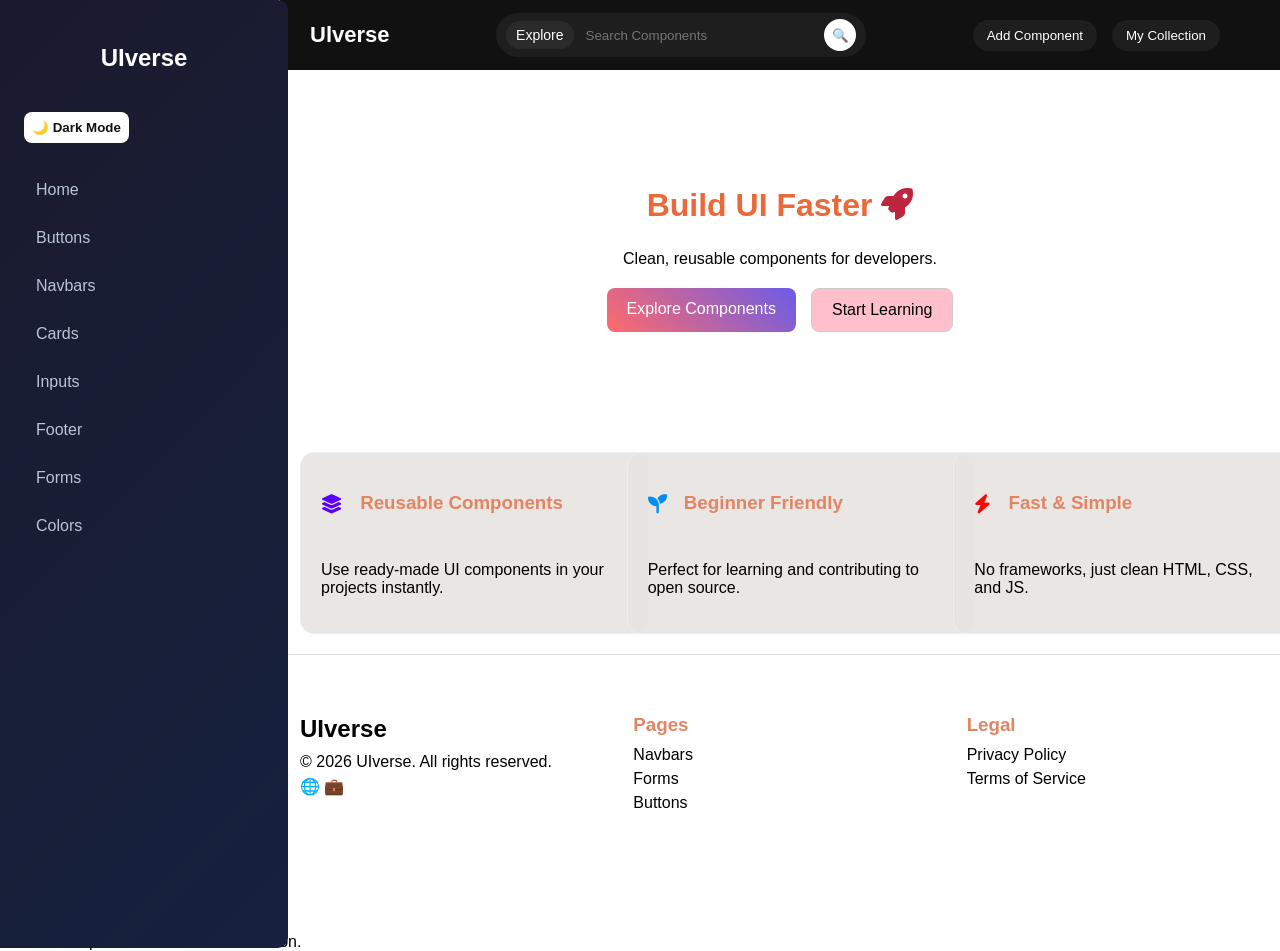
==== commit a949528f: "added icons instead of emojis" ====
--- a/index.html
+++ b/index.html
@@ -6,6 +6,7 @@
   <link rel="icon" type="image/x-icon" href="/Public/favicon.ico" />
   <title>UIverse</title>
   <link rel="stylesheet" href="style.css">
+  <link rel="stylesheet" href="https://cdnjs.cloudflare.com/ajax/libs/font-awesome/6.5.1/css/all.min.css">
 </head>
 <body>
 
@@ -60,7 +61,7 @@
 
     <!-- Hero Section -->
     <section class="hero">
-  <h1>Build UI Faster 🚀</h1>
+  <h1>Build UI Faster <i class="fas fa-rocket"></i></h1>
   <p>Clean, reusable components for developers.</p>
 
   <div class="hero-actions">
@@ -74,17 +75,17 @@
     <section class="features">
 
   <div class="feature-card component-card" data-name="components reusable ui">
-    <h3>🎨 Reusable Components</h3>
+    <h3><i class="fas fa-layer-group"></i> Reusable Components</h3>
     <p>Use ready-made UI components in your projects instantly.</p>
   </div>
 
   <div class="feature-card component-card" data-name="beginner learning">
-    <h3>🧩 Beginner Friendly</h3>
+    <h3><i class="fas fa-seedling"></i> Beginner Friendly</h3>
     <p>Perfect for learning and contributing to open source.</p>
   </div>
 
   <div class="feature-card component-card" data-name="fast simple html css js">
-    <h3>⚡ Fast & Simple</h3>
+    <h3><i class="fas fa-bolt"></i> Fast & Simple</h3>
     <p>No frameworks, just clean HTML, CSS, and JS.</p>
   </div>
 
--- a/style.css
+++ b/style.css
@@ -3,7 +3,7 @@
   height: 100%;
   margin: 0;
   font-family: Arial, sans-serif;
-  background: #f4f6fb;
+  background: #ffffff;
 }
 
 /* LAYOUT */
@@ -11,9 +11,94 @@
   display: flex;
   flex-direction: column;
   min-height: 100vh;
-  background:#f4f6fb;
-}
-
+  background:#ffffff;
+}
+
+h1 {
+  color: rgb(235, 104, 57);
+}
+
+h3 {
+  color: rgb(226, 133, 99);
+}
+
+/*navbar*/
+
+nav {
+  padding: 12px 16px;
+}
+
+/* simple navbar */
+.nav-simple {
+  display: flex;
+  justify-content: space-between;
+  align-items: center;
+  position: relative;
+}
+
+.nav-links {
+  display: flex;
+  gap: 20px;
+}
+
+/* links */
+nav a {
+  text-decoration: none;
+  color: #1e1d1d9a;
+  font-weight: 500; 
+  transition: 0.3s;
+}
+
+nav a:hover {
+  color: orangered;
+  transform: translateY(-2px);
+}
+
+/* btn nav */
+.nav-btn {
+  display: flex;
+  justify-content: space-between;
+  align-items: center;
+}
+
+.nav-btn button {
+  padding: 6px 14px;
+  border: none;
+  background: #883f12;
+  color: white;
+  border-radius: 6px;
+  cursor: pointer;
+  transition: 0.3s;
+}
+
+.nav-btn button:hover {
+  background: #f0ac45;
+}
+
+/* center navbar */
+.nav-center {
+  display: flex;
+  justify-content: center;
+  gap: 30px;
+}
+
+/* Responsive */
+@media (max-width: 310px) {
+  .nav-links {
+    position: absolute;
+    top: 50px;
+    right: 0;
+    background: white;
+    flex-direction: column;
+    width: 150px;
+    padding: 10px;
+    border-radius: 10px;
+    box-shadow: 0 10px 20px rgba(0,0,0,0.1);
+    display: none;
+  }
+}
+
+/* Sidebar */
 .container {
   display: flex; 
   flex: 1;
@@ -87,6 +172,7 @@
   padding: 6px 10px;
   gap: 10px;
   width: 350px;
+  max-width: 100%;
   transition: 0.3s;
 }
 
@@ -147,21 +233,26 @@
 
 /* ================= CARDS ================= */
 .component-card {
-  background: white;
+  background: rgba(232, 229, 226, 0.932);
   padding: 20px;
   border-radius: 14px;
   border: 1px solid #eee;
+  /* display: flex;
+  flex-direction: row; */
+  gap: 20px;
   display: flex;
   flex-direction: column;
   gap: 12px;
   width: 100%;
   transition: 0.3s;
-}
+  min-height: 140px;
+  justify-content: center;
+} 
 
 .component-card:hover {
   transform: translateY(-6px);
-  box-shadow: 0 15px 35px rgba(0,0,0,0.08);
-}
+  box-shadow: 0 15px 35px rgba(1,1,1,0.08);
+} 
 
 /* ================= BUTTONS ================= */
 .actions {
@@ -209,23 +300,42 @@
 }
 
 /* ================= POLICY PAGES ================= */
+
+.privacy-setup{
+  max-width: 1400px;
+  padding: 20px;
+  margin: 50px auto;
+  background-color: #ffffff;
+  border-radius: 12px;
+  box-shadow: 0 10px 30px rgba(0, 0, 0, 0.1);
+  font-family: sans-serif;
+  line-height: 1.6;
+  color: #333;
+}
+
 .full-page {
-  margin-left: 280px;
-  margin-top: 80px;
-  padding: 20px;
+  margin-left: 280px; 
+  margin-top: 100px;
+  padding-left: 60px;
+  padding-right:40px;
+  background-color:white;
+  min-height:calc(100vh-70px);
+  display:flex;
+  flex-direction:column;
 }
 
 .privacy-wrapper {
-  max-width: 900px;
-  margin: auto;
-  padding: 40px;
-  background: white;
-  border-radius: 12px;
+  margin-top:auto;
+  width: 100%;
+  max-width: 1100px; 
+  margin: 0 auto; 
+  background: transparent;
+  padding: 20px 0;
 }
 
 .privacy-wrapper h1 {
   text-align: center;
-  font-size: 36px;
+  font-size: 70px;
 }
 
 .privacy-wrapper h2 {
@@ -343,6 +453,14 @@
 }
 /* 🌙 DARK MODE (ADDED) */
 
+.form-input {
+  width: 100%;
+  padding: 10px;
+  border: 1px solid #ddd;
+  border-radius: 8px;
+  box-sizing: border-box;
+}
+
 .dark-mode {
   background: #0f172a;
   color: #e5e7eb;
@@ -489,14 +607,18 @@
 
 /* Hide code blocks by default */
 .code-block {
-  display: none; 
+  display: none;
   background: #ffffff;
   color: #000000;
   padding: 15px;
   border-radius: 8px;
   margin-top: 15px;
+  max-width: 100%;
   overflow-x: auto;
-  font-family: 'Courier New', Courier,monospace;
+  white-space: pre-wrap;
+  word-break: break-word;
+  line-height: 1.5;
+  font-family: 'Courier New', Courier, monospace;
   font-size: 15px;
 }
 
@@ -591,4 +713,68 @@
   padding: 15px;
   border-radius: 12px;
   width: 200px;
-}+}
+/* ===== STUDENT CARD (MINT STYLE) ===== */
+.student-card {
+  background: #55efc4;
+  color: #2d3436;
+  box-shadow: 0 10px 30px rgba(0,0,0,0.2);
+}
+
+.student-card .profile-avatar {
+  background: #2d3436;
+  color: #55efc4;
+  font-weight: 800;
+}
+
+.student-card .profile-name {
+  color: #1a1a1a;
+  font-weight: 700;
+  font-size: 20px;
+}
+
+.student-card .profile-role {
+  opacity: 0.9;
+  color: #2d3436;
+}
+
+.student-card .profile-btn {
+  background: #2d3436;
+  color: #ffffff;
+  border: none;
+  padding: 8px 16px;
+  border-radius: 8px;
+  font-weight: 600;
+  cursor: pointer;
+  transition: all 0.3s ease;
+}
+
+.student-card .profile-btn:hover {
+  background: #000;
+}
+
+/*Terms of Service Page*/
+
+.terms-content{
+  max-width: 1400px;
+  padding: 20px;
+  margin: 50px auto;
+  border-radius: 12px;
+  box-shadow: 0 10px 30px rgba(0, 0, 0, 0.1);
+  font-family: sans-serif;
+  line-height: 1.6;
+  color: #333;
+}
+
+/* General icon styling */
+.features h3 i {
+  margin-right: 12px;
+  font-size: 1.2rem;
+  vertical-align: middle;
+}
+
+/* Color matching UI theme */
+.fa-layer-group { color: #5900ff; } 
+.fa-seedling   { color: #008ef3; } 
+.fa-bolt       { color: #ff0400; } 
+.fa-rocket {color:rgb(190, 37, 63)}
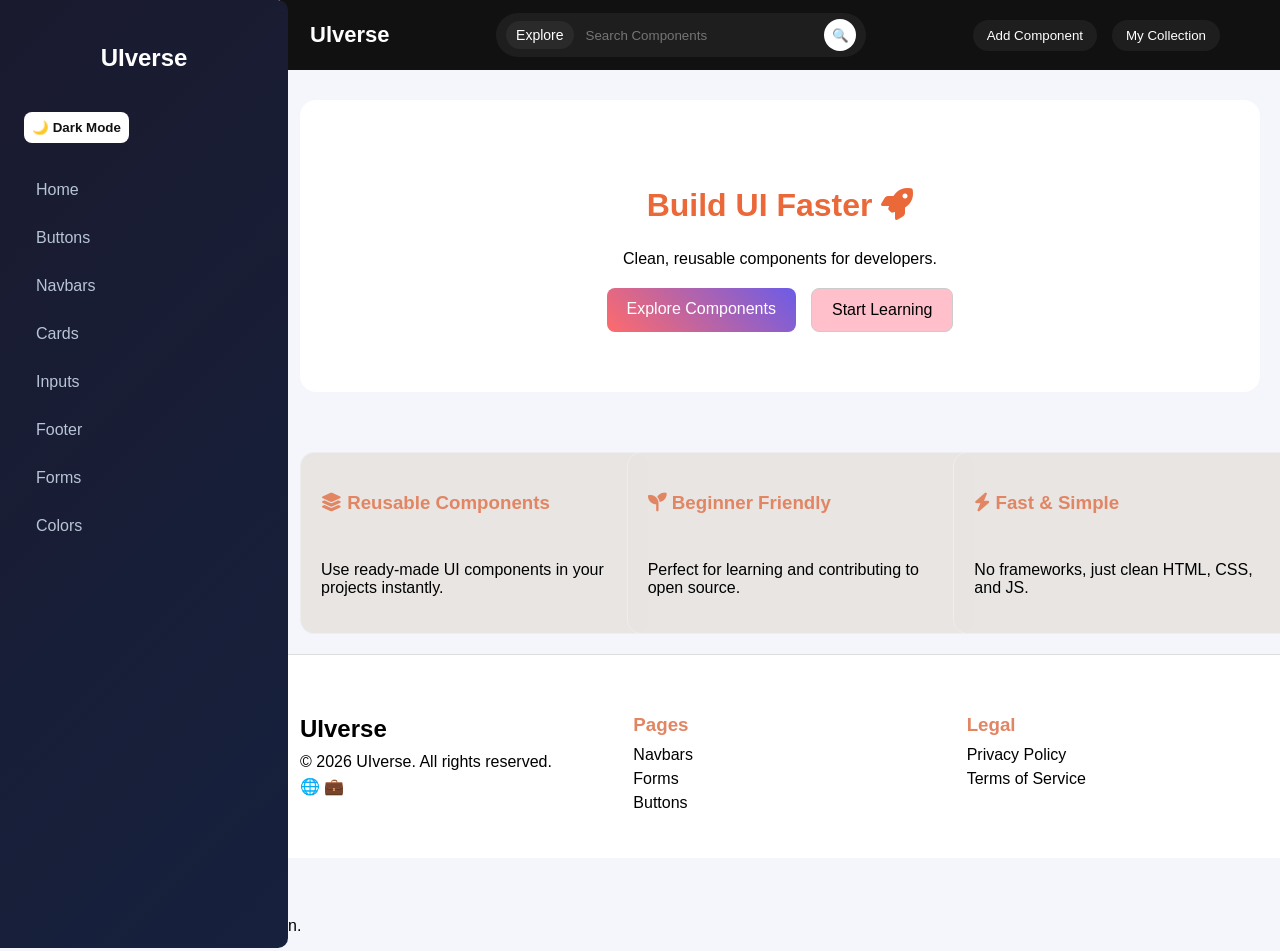
==== commit dc674d80: "Merge pull request #134 from chinmay1126/main added footer for missing pages and terms/policy page" ====
--- a/index.html
+++ b/index.html
@@ -34,6 +34,7 @@
  
 
   <!-- Sidebar -->
+   <div>
   <aside class="sidebar">
     <h2>UIverse</h2>
 
--- a/style.css
+++ b/style.css
@@ -3,7 +3,7 @@
   height: 100%;
   margin: 0;
   font-family: Arial, sans-serif;
-  background: #ffffff;
+  background: #f4f6fb;
 }
 
 /* LAYOUT */
@@ -11,7 +11,7 @@
   display: flex;
   flex-direction: column;
   min-height: 100vh;
-  background:#ffffff;
+  background:#f4f6fb;
 }
 
 h1 {
@@ -300,42 +300,23 @@
 }
 
 /* ================= POLICY PAGES ================= */
-
-.privacy-setup{
-  max-width: 1400px;
+.full-page {
+  margin-left: 280px;
+  margin-top: 80px;
   padding: 20px;
-  margin: 50px auto;
-  background-color: #ffffff;
+}
+
+.privacy-wrapper {
+  max-width: 900px;
+  margin: auto;
+  padding: 40px;
+  background: white;
   border-radius: 12px;
-  box-shadow: 0 10px 30px rgba(0, 0, 0, 0.1);
-  font-family: sans-serif;
-  line-height: 1.6;
-  color: #333;
-}
-
-.full-page {
-  margin-left: 280px; 
-  margin-top: 100px;
-  padding-left: 60px;
-  padding-right:40px;
-  background-color:white;
-  min-height:calc(100vh-70px);
-  display:flex;
-  flex-direction:column;
-}
-
-.privacy-wrapper {
-  margin-top:auto;
-  width: 100%;
-  max-width: 1100px; 
-  margin: 0 auto; 
-  background: transparent;
-  padding: 20px 0;
 }
 
 .privacy-wrapper h1 {
   text-align: center;
-  font-size: 70px;
+  font-size: 36px;
 }
 
 .privacy-wrapper h2 {
@@ -752,29 +733,40 @@
 .student-card .profile-btn:hover {
   background: #000;
 }
-
-/*Terms of Service Page*/
-
-.terms-content{
-  max-width: 1400px;
-  padding: 20px;
-  margin: 50px auto;
-  border-radius: 12px;
-  box-shadow: 0 10px 30px rgba(0, 0, 0, 0.1);
-  font-family: sans-serif;
-  line-height: 1.6;
-  color: #333;
-}
-
-/* General icon styling */
-.features h3 i {
-  margin-right: 12px;
-  font-size: 1.2rem;
-  vertical-align: middle;
-}
-
-/* Color matching UI theme */
-.fa-layer-group { color: #5900ff; } 
-.fa-seedling   { color: #008ef3; } 
-.fa-bolt       { color: #ff0400; } 
-.fa-rocket {color:rgb(190, 37, 63)}+/* =====================
+   TOAST NOTIFICATION
+   ===================== */
+.toast {
+  position: fixed;
+  bottom: 32px;
+  right: 32px;
+  background: #222;
+  color: #fff;
+  padding: 12px 22px;
+  border-radius: 8px;
+  font-size: 0.95rem;
+  font-family: Arial, sans-serif;
+  box-shadow: 0 4px 18px rgba(0, 0, 0, 0.22);
+  z-index: 9999;
+  opacity: 0;
+  transform: translateY(16px);
+  transition: opacity 0.3s ease, transform 0.3s ease;
+  pointer-events: none;
+}
+
+.toast.toast-visible {
+  opacity: 1;
+  transform: translateY(0);
+}
+
+.toast.toast-hidden {
+  opacity: 0;
+  transform: translateY(16px);
+}
+
+/* Dark mode support */
+body.dark-mode .toast {
+  background: #f0f0f0;
+  color: #111;
+  box-shadow: 0 4px 18px rgba(255, 255, 255, 0.1);
+}
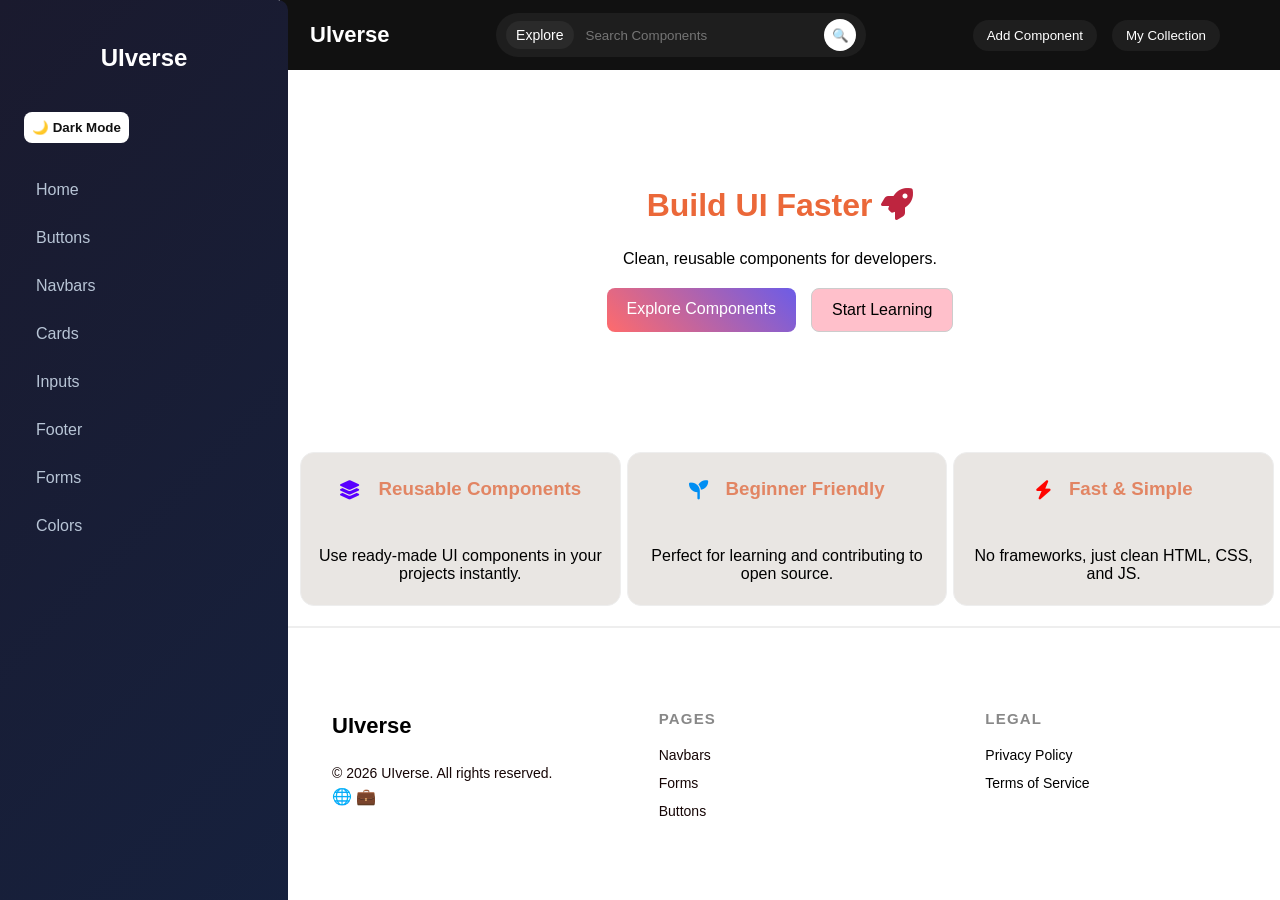
==== commit bdf3ab35: "Merge branch 'main' into feat/ui-improvements" ====
--- a/index.html
+++ b/index.html
@@ -124,7 +124,4 @@
 </footer>
 <script src="script.js"></script>
 </body>
-</html>
-  <h3>Card Title</h3>
-  <p>This is a simple card with hover animation.</p>
-</div>+</html>
--- a/style.css
+++ b/style.css
@@ -3,7 +3,7 @@
   height: 100%;
   margin: 0;
   font-family: Arial, sans-serif;
-  background: #f4f6fb;
+  background: #ffffff;
 }
 
 /* LAYOUT */
@@ -11,7 +11,7 @@
   display: flex;
   flex-direction: column;
   min-height: 100vh;
-  background:#f4f6fb;
+  background:#ffffff;
 }
 
 h1 {
@@ -100,7 +100,7 @@
 
 /* Sidebar */
 .container {
-  display: flex; 
+  display: flex;
   flex: 1;
 }
 
@@ -228,13 +228,14 @@
   margin-left: 280px;
   margin-top: 80px;
   padding: 20px;
-  ;
+  flex: 1;
+  min-width: 0;
 }
 
 /* ================= CARDS ================= */
 .component-card {
   background: rgba(232, 229, 226, 0.932);
-  padding: 20px;
+  padding: 6px;
   border-radius: 14px;
   border: 1px solid #eee;
   /* display: flex;
@@ -300,23 +301,42 @@
 }
 
 /* ================= POLICY PAGES ================= */
+
+.privacy-setup{
+  max-width: 1400px;
+  padding: 20px;
+  margin: 50px auto;
+  background-color: #ffffff;
+  border-radius: 12px;
+  box-shadow: 0 10px 30px rgba(0, 0, 0, 0.1);
+  font-family: sans-serif;
+  line-height: 1.6;
+  color: #333;
+}
+
 .full-page {
-  margin-left: 280px;
-  margin-top: 80px;
-  padding: 20px;
+  margin-left: 280px; 
+  margin-top: 100px;
+  padding-left: 60px;
+  padding-right:40px;
+  background-color:white;
+  min-height:calc(100vh-70px);
+  display:flex;
+  flex-direction:column;
 }
 
 .privacy-wrapper {
-  max-width: 900px;
-  margin: auto;
-  padding: 40px;
-  background: white;
-  border-radius: 12px;
+  margin-top:auto;
+  width: 100%;
+  max-width: 1100px; 
+  margin: 0 auto; 
+  background: transparent;
+  padding: 20px 0;
 }
 
 .privacy-wrapper h1 {
   text-align: center;
-  font-size: 36px;
+  font-size: 70px;
 }
 
 .privacy-wrapper h2 {
@@ -358,23 +378,40 @@
   margin-top: auto;
   margin-left: 280px;
   background: #fff;
-  padding: 40px 20px;
-  border-top: 1px solid #ddd;
+  padding: 45px 30px 20px;
+  border-top: 2px solid #eee;
 }
 
 .footer-container {
   display: grid;
   grid-template-columns: repeat(3, 1fr);
   gap: 40px;
-}
-
-.footer-col h2,
-.footer-col h3 {
-  margin-bottom: 10px;
+  max-width: 1100px;
+  margin: 0 auto; 
+}
+
+.footer-col{
+  padding: 22px;
+}
+
+.footer-col h2{
+  margin-bottom: 20px;
+  font-size: 22px;
+}
+
+.footer-col h3{
+  font-size: 15px;
+  text-transform: uppercase;
+  letter-spacing: 0.08em;
+  color: #888;
+  margin-bottom: 14px;
 }
 
 .footer-col p {
-  margin: 6px 0;
+  margin: 0;
+  font-size: 14px;
+  color: #160606;
+  line-height: 2;
 }
 
 .footer-col a {
@@ -617,22 +654,30 @@
 /* GRID */
 .color-grid {
   display: grid;
-  grid-template-columns: repeat(auto-fit, minmax(160px, 1fr));
-  gap: 20px;
+  grid-template-columns: repeat(auto-fill, minmax(160px, 1fr));
+  gap: 1.4rem;
+  width: 100%
 }
 
 .color-card {
-  background: white;
-  border-radius: 12px;
-  padding: 15px;
+  background: rgba(232, 229, 226, 0.932);
+  border-radius: 16px;
+  padding: 14px;
   text-align: center;
-  border: 1px solid #eee;
+  border: 2px solid black;
+  transition: transform 0.25s ease, box-shadow 0.25s ease;
+}
+
+.color-card:hover {
+  transform: translateY(-6px);
+  box-shadow: 0 12px 24px rgba(0, 0, 0, 0.15);
 }
 
 .color-box {
   height: 80px;
   border-radius: 8px;
   margin-bottom: 10px;
+  border: 1.9px solid black;
 }
 
 .color-card button {
@@ -770,3 +815,37 @@
   color: #111;
   box-shadow: 0 4px 18px rgba(255, 255, 255, 0.1);
 }
+
+/*Terms of Service Page*/
+
+.terms-content{
+  max-width: 1400px;
+  padding: 20px;
+  margin: 50px auto;
+  border-radius: 12px;
+  box-shadow: 0 10px 30px rgba(0, 0, 0, 0.1);
+  font-family: sans-serif;
+  line-height: 1.6;
+  color: #333;
+}
+
+/* General icon styling */
+.features h3 i {
+  margin-right: 12px;
+  font-size: 1.2rem;
+  vertical-align: middle;
+}
+
+.features h3 {
+  text-align: center;
+}
+
+.features p {
+  text-align: center;
+}
+
+/* Color matching UI theme */
+.fa-layer-group { color: #5900ff; } 
+.fa-seedling   { color: #008ef3; } 
+.fa-bolt       { color: #ff0400; } 
+.fa-rocket {color:rgb(190, 37, 63)}
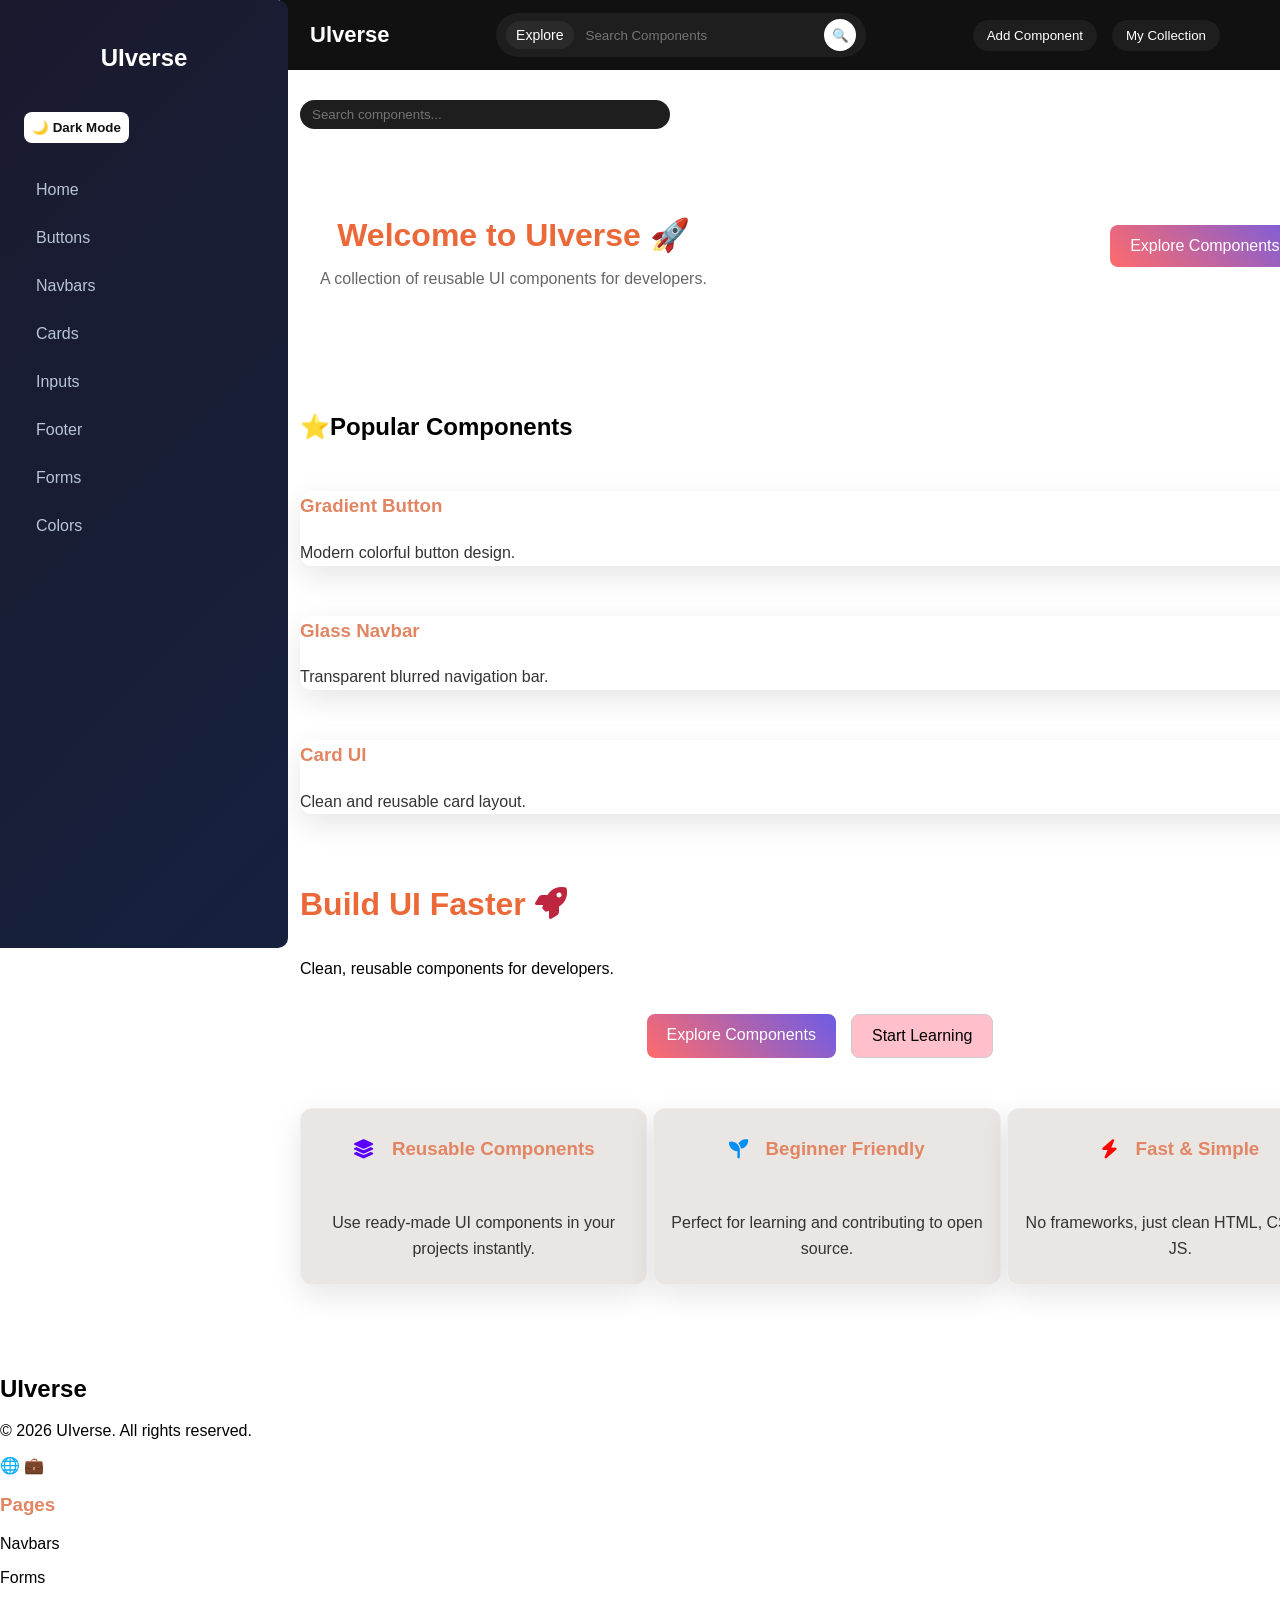
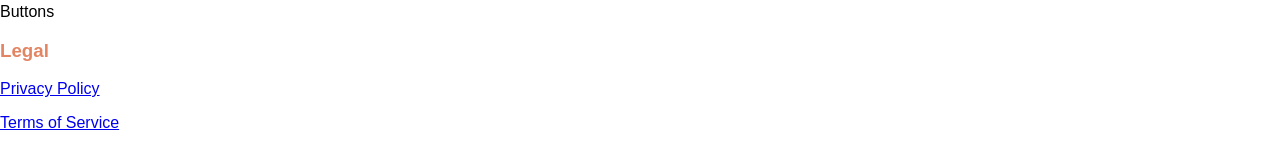
==== commit c790975f: "Merge pull request #138 from AzharSyed5793/improve-ui-homepage feat: update hero section layout with" ====
--- a/index.html
+++ b/index.html
@@ -60,8 +60,52 @@
    <div class="content">
   <main class="main home">
 
+    <!-- Search Bar -->
+    <div class="search-bar">
+       <input type="text" placeholder="Search components..." />
+    </div>
+
     <!-- Hero Section -->
     <section class="hero">
+      <div class="hero-left">
+        <h1>Welcome to UIverse 🚀</h1>
+        <p>A collection of reusable UI components for developers.</p>
+      </div>
+      <!-- <h1>Welcome to UIverse 🚀</h1> -->
+      <!-- <p>A collection of reusable UI components for developers.</p> -->
+      <div class="hero-right">
+        <a href="button.html" class="explore-btn">
+        Explore Components →
+      </a>
+      </div>
+    </section>
+
+
+    <!-- featured -->
+
+    <section class="featured">
+  <h2>⭐Popular Components</h2>
+
+  <div class="featured-cards">
+    <div class="feature-card">
+      <h3>Gradient Button</h3>
+      <p>Modern colorful button design.</p>
+    </div>
+
+    <div class="feature-card">
+      <h3>Glass Navbar</h3>
+      <p>Transparent blurred navigation bar.</p>
+    </div>
+
+    <div class="feature-card">
+      <h3>Card UI</h3>
+      <p>Clean and reusable card layout.</p>
+    </div>
+  </div>
+</section>
+
+
+
   <h1>Build UI Faster <i class="fas fa-rocket"></i></h1>
   <p>Clean, reusable components for developers.</p>
 
--- a/style.css
+++ b/style.css
@@ -143,6 +143,17 @@
   color: white;
 }
 
+/* Main */
+.main {
+  margin-left: 240px;
+  padding: 40px;
+  width: calc(100% - 240px);
+  /* display: grid;
+  grid-template-columns: repeat(auto-fit, minmax(280px, 1fr));
+  gap: 20px; */
+  display: flex;
+  flex-direction: column;
+} 
 /* ================= NAVBAR ================= */
 .navbar {
   position: fixed;
@@ -360,6 +371,37 @@
 }
 
 
+/* HERO */
+.hero {
+  background: white;
+  padding: 40px;
+  border-radius: 16px;
+  margin-bottom: 30px;
+
+  display: flex;
+  justify-content: space-between;
+  align-items: center;
+}
+
+.hero-left {
+  max-width: 60%;
+}
+
+.hero-left h1 {
+  font-size: 32px;
+  margin-bottom: 10px;
+}
+
+.hero-left p {
+  color: #666;
+}
+
+/* BUTTON */
+.explore-btn {
+  padding: 12px 20px;
+  background: linear-gradient(45deg, #ff6b6b, #6c5ce7);
+  color: white;
+
 /* Home Layout */
 .home {
   display: flex;
@@ -476,6 +518,9 @@
   padding: 10px;
   border: 1px solid #ddd;
   border-radius: 8px;
+}
+
+/* FEATURES GRID */
   box-sizing: border-box;
 }
 
@@ -640,6 +685,8 @@
   font-size: 15px;
 }
 
+/* CARDS */
+.feature-card {
 .code-block.show {
   display: block;
 }
@@ -821,6 +868,59 @@
 .terms-content{
   max-width: 1400px;
   padding: 20px;
+  border-radius: 14px;
+  border: 1px solid #eee;
+}
+
+/* SEARCH BAR */
+.search-bar {
+  margin-bottom: 20px;
+}
+
+.search-bar input {
+  width: 100%;
+  padding: 12px;
+  border-radius: 15px;
+  border: 6px solid #ddd;
+  outline: none;
+}
+
+/* FEATURED SECTION */
+.featured {
+  margin-bottom: 30px;
+}
+
+.featured h2 {
+  margin-bottom: 15px;
+}
+
+.featured-cards {
+  display: grid;
+  grid-template-columns: repeat(auto-fit, minmax(220px, 1fr));
+  gap: 20px;
+}
+
+/* FOOTER */
+.footer {
+  text-align: center;
+  padding: 20px;
+  color: #777;
+}
+
+/* IMPROVED HOVER */
+.feature-card {
+  transition: 0.3s;
+}
+
+.feature-card:hover {
+  background: #d5aade;
+  transform: translateY(-5px);
+  box-shadow: 0 10px 25px rgba(0,0,0,0.08);
+}
+
+.search-bar input:hover {
+  border-color: #6c5ce7;
+}
   margin: 50px auto;
   border-radius: 12px;
   box-shadow: 0 10px 30px rgba(0, 0, 0, 0.1);
